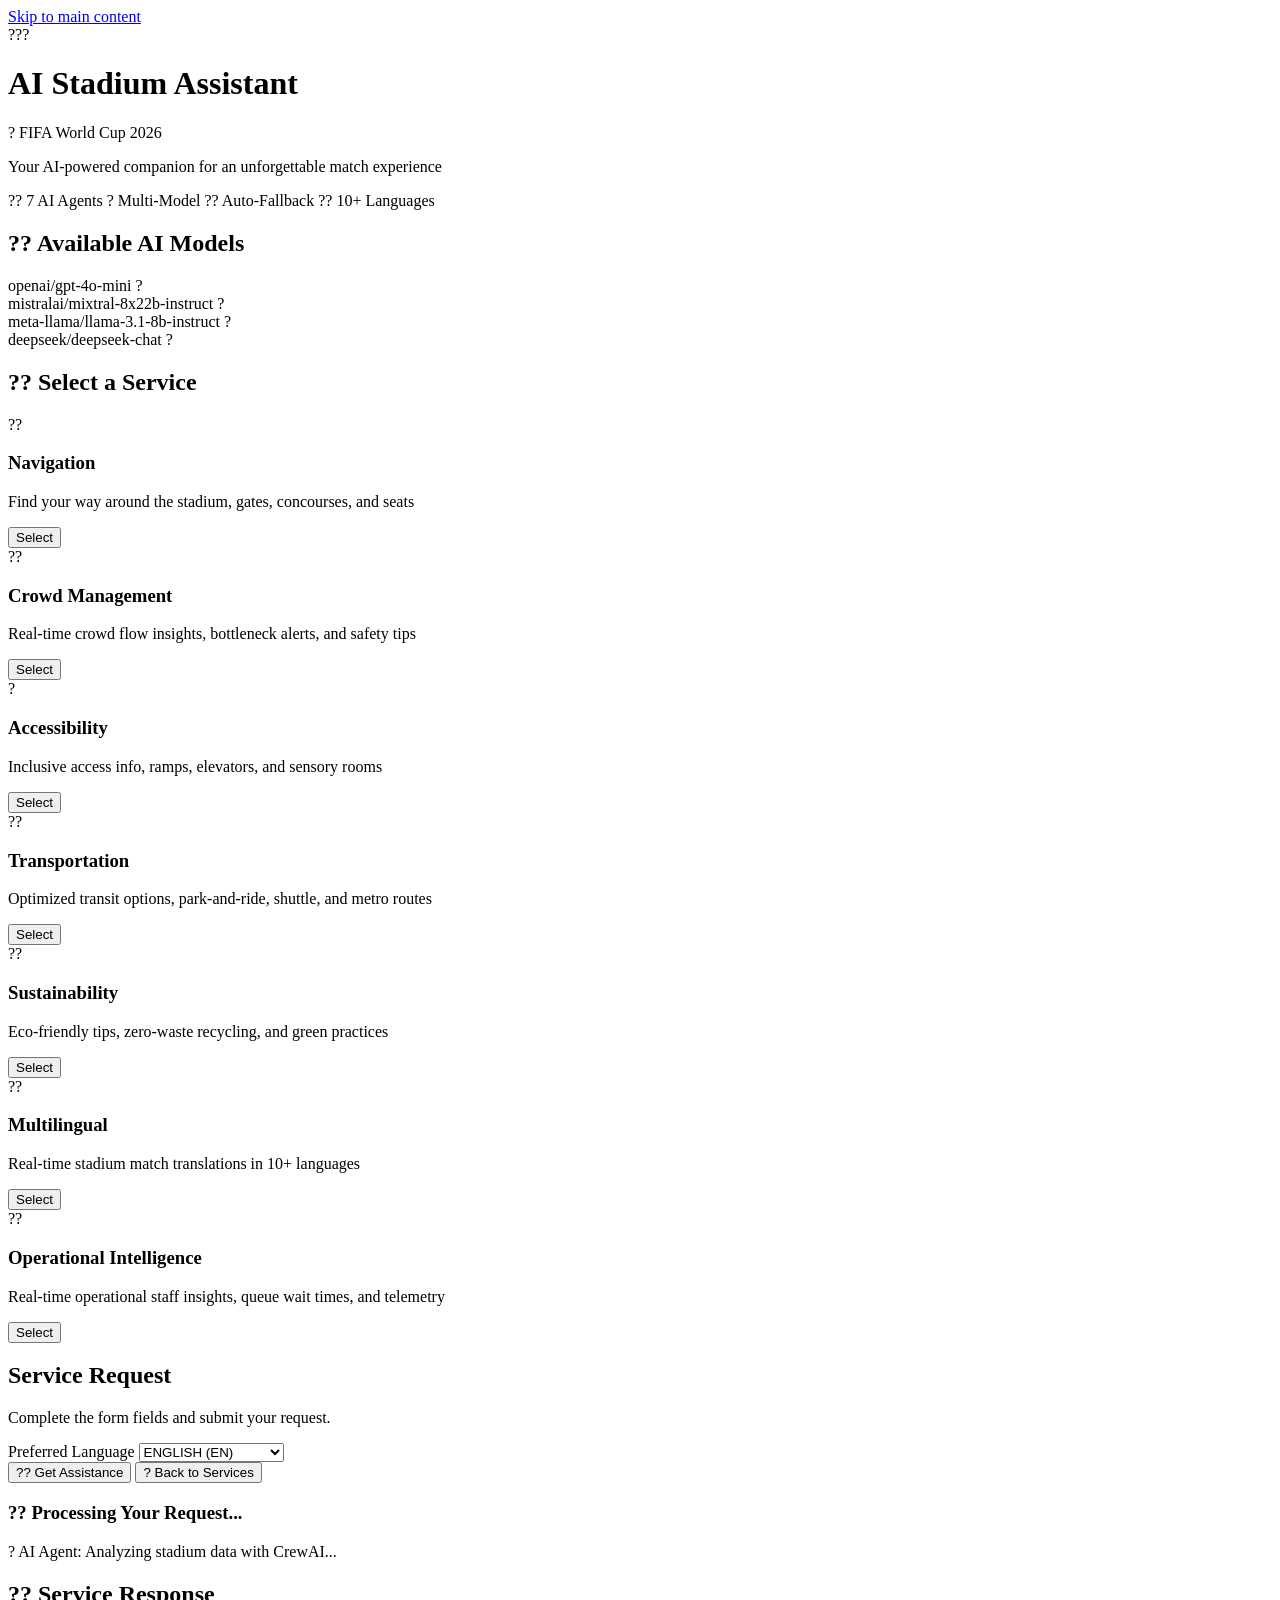
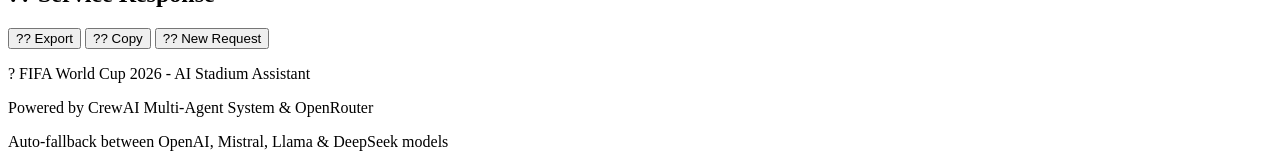
==== public/index.html @ de931817 "feat(deploy): add standalone public web bundle with index.html, redirects, and resilient client-side" ====
<!DOCTYPE html>
<html lang="en">
<head>
    <meta charset="UTF-8">
    <meta name="viewport" content="width=device-width, initial-scale=1.0">
    <title>??? FIFA World Cup 2026 - AI Stadium Assistant</title>
    <link rel="stylesheet" href="/css/style.css">
    <link href="https://fonts.googleapis.com/css2?family=Inter:wght@400;500;600;700;800;900&display=swap" rel="stylesheet">
</head>
<body>
    <a class="skip-link" href="#main-content">Skip to main content</a>
    <div class="container">
        <header>
            <div class="header-top">
                <div class="brand">
                    <span class="logo" aria-hidden="true">???</span>
                    <h1>AI Stadium Assistant</h1>
                </div>
                <div class="world-cup-badge">? FIFA World Cup 2026</div>
            </div>
            <p class="subtitle">Your AI-powered companion for an unforgettable match experience</p>
            <div class="badges" aria-label="Product highlights">
                <span class="badge">?? 7 AI Agents</span>
                <span class="badge">? Multi-Model</span>
                <span class="badge">?? Auto-Fallback</span>
                <span class="badge">?? 10+ Languages</span>
            </div>
        </header>

        <main id="main-content" tabindex="-1" role="main">
            <div id="modelStatus" class="model-status" aria-labelledby="modelStatusHeading">
                <h2 id="modelStatusHeading">?? Available AI Models</h2>
                <div id="modelList" class="model-grid" aria-live="polite">
                    <div class="model-item">openai/gpt-4o-mini ?</div>
                    <div class="model-item">mistralai/mixtral-8x22b-instruct ?</div>
                    <div class="model-item">meta-llama/llama-3.1-8b-instruct ?</div>
                    <div class="model-item">deepseek/deepseek-chat ?</div>
                </div>
            </div>

            <section class="service-section" aria-labelledby="serviceHeading">
                <h2 id="serviceHeading">?? Select a Service</h2>
                <div class="service-grid" id="serviceGrid" role="list" aria-label="Available AI services">
                    <div class="service-card" data-service="navigation" role="button" tabindex="0" aria-label="Select Navigation service">
                        <div class="service-icon" aria-hidden="true">??</div>
                        <h3>Navigation</h3>
                        <p>Find your way around the stadium, gates, concourses, and seats</p>
                        <button class="btn-service" type="button">Select</button>
                    </div>

                    <div class="service-card" data-service="crowd_management" role="button" tabindex="0" aria-label="Select Crowd Management service">
                        <div class="service-icon" aria-hidden="true">??</div>
                        <h3>Crowd Management</h3>
                        <p>Real-time crowd flow insights, bottleneck alerts, and safety tips</p>
                        <button class="btn-service" type="button">Select</button>
                    </div>

                    <div class="service-card" data-service="accessibility" role="button" tabindex="0" aria-label="Select Accessibility service">
                        <div class="service-icon" aria-hidden="true">?</div>
                        <h3>Accessibility</h3>
                        <p>Inclusive access info, ramps, elevators, and sensory rooms</p>
                        <button class="btn-service" type="button">Select</button>
                    </div>

                    <div class="service-card" data-service="transportation" role="button" tabindex="0" aria-label="Select Transportation service">
                        <div class="service-icon" aria-hidden="true">??</div>
                        <h3>Transportation</h3>
                        <p>Optimized transit options, park-and-ride, shuttle, and metro routes</p>
                        <button class="btn-service" type="button">Select</button>
                    </div>

                    <div class="service-card" data-service="sustainability" role="button" tabindex="0" aria-label="Select Sustainability service">
                        <div class="service-icon" aria-hidden="true">??</div>
                        <h3>Sustainability</h3>
                        <p>Eco-friendly tips, zero-waste recycling, and green practices</p>
                        <button class="btn-service" type="button">Select</button>
                    </div>

                    <div class="service-card" data-service="multilingual" role="button" tabindex="0" aria-label="Select Multilingual service">
                        <div class="service-icon" aria-hidden="true">??</div>
                        <h3>Multilingual</h3>
                        <p>Real-time stadium match translations in 10+ languages</p>
                        <button class="btn-service" type="button">Select</button>
                    </div>

                    <div class="service-card" data-service="operational" role="button" tabindex="0" aria-label="Select Operational Intelligence service">
                        <div class="service-icon" aria-hidden="true">??</div>
                        <h3>Operational Intelligence</h3>
                        <p>Real-time operational staff insights, queue wait times, and telemetry</p>
                        <button class="btn-service" type="button">Select</button>
                    </div>
                </div>
            </section>

            <section class="input-section hidden" id="inputSection" aria-labelledby="serviceTitle">
                <h2 id="serviceTitle">Service Request</h2>
                <p id="formInstructions" class="sr-only">Complete the form fields and submit your request.</p>
                <form id="serviceForm" novalidate aria-describedby="formInstructions">
                    <div id="serviceFields"></div>
                    <div class="form-group">
                        <label for="language">Preferred Language</label>
                        <select id="language" name="language" aria-label="Preferred language">
                            <option value="en">ENGLISH (EN)</option>
                            <option value="es">SPANISH (ES)</option>
                            <option value="fr">FRENCH (FR)</option>
                            <option value="de">GERMAN (DE)</option>
                            <option value="pt">PORTUGUESE (PT)</option>
                            <option value="ar">ARABIC (AR)</option>
                            <option value="hi">HINDI (HI)</option>
                            <option value="zh">CHINESE (ZH)</option>
                            <option value="ja">JAPANESE (JA)</option>
                            <option value="ko">KOREAN (KO)</option>
                        </select>
                    </div>
                    <div id="formStatus" class="sr-only" role="status" aria-live="polite"></div>
                    <button type="submit" class="btn-primary" id="submitBtn">
                        ?? Get Assistance
                    </button>
                    <button type="button" class="btn-secondary" id="backBtn">? Back to Services</button>
                </form>
            </section>

            <div id="processing" class="processing hidden" role="status" aria-live="polite">
                <div class="spinner" aria-hidden="true"></div>
                <h3>?? Processing Your Request...</h3>
                <div class="agent-status">
                    <span id="agentStatus">? AI Agent: Analyzing stadium data with CrewAI...</span>
                </div>
                <div id="progressLog" class="progress-log"></div>
            </div>

            <div id="results" class="results hidden" aria-live="polite">
                <div class="results-header">
                    <h2>?? Service Response</h2>
                    <div class="results-actions">
                        <button id="exportBtn" class="btn-secondary" type="button">?? Export</button>
                        <button id="copyBtn" class="btn-secondary" type="button">?? Copy</button>
                        <button id="newRequestBtn" class="btn-secondary" type="button">?? New Request</button>
                    </div>
                </div>
                <div id="responseContent" class="response-content" tabindex="0"></div>
            </div>
        </main>

        <footer>
            <p>? FIFA World Cup 2026 - AI Stadium Assistant</p>
            <p class="footer-sub">Powered by CrewAI Multi-Agent System & OpenRouter</p>
            <p class="footer-sub">Auto-fallback between OpenAI, Mistral, Llama & DeepSeek models</p>
        </footer>
    </div>

    <script src="/js/script.js"></script>
</body>
</html>
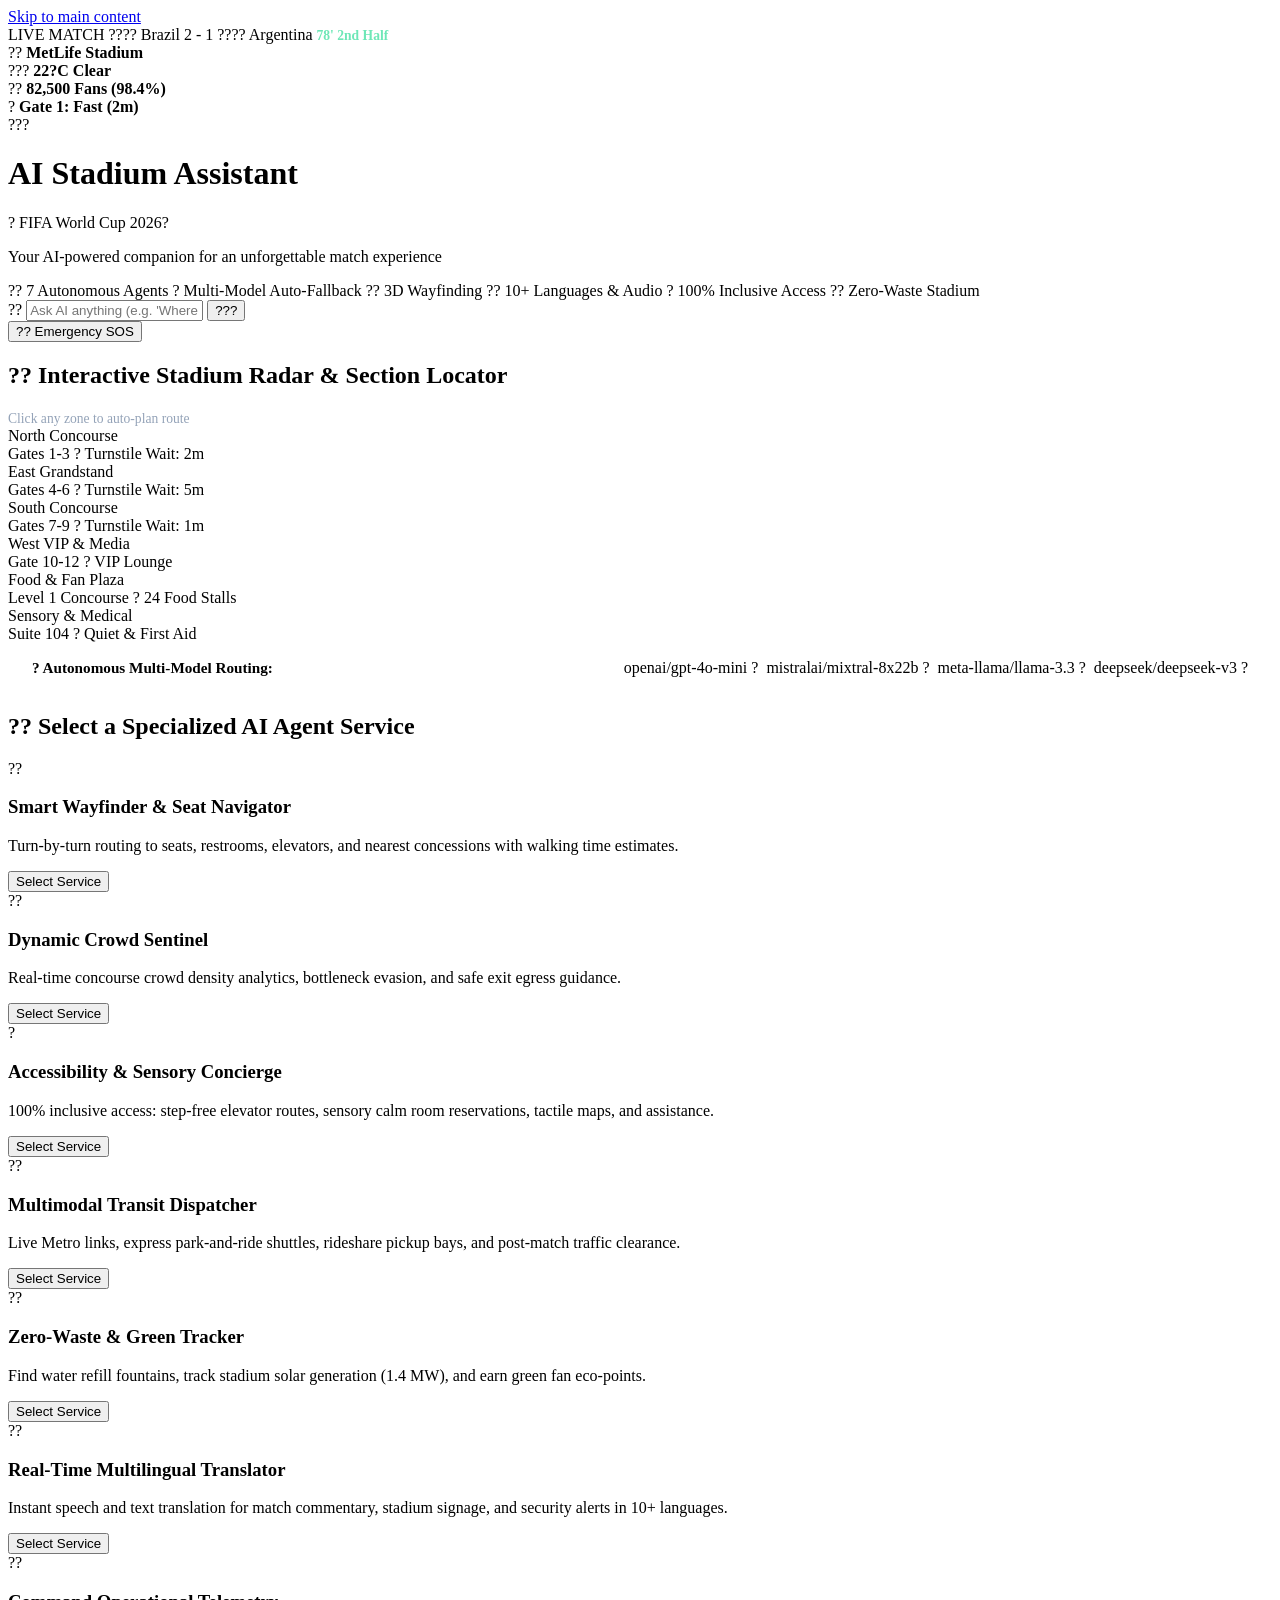
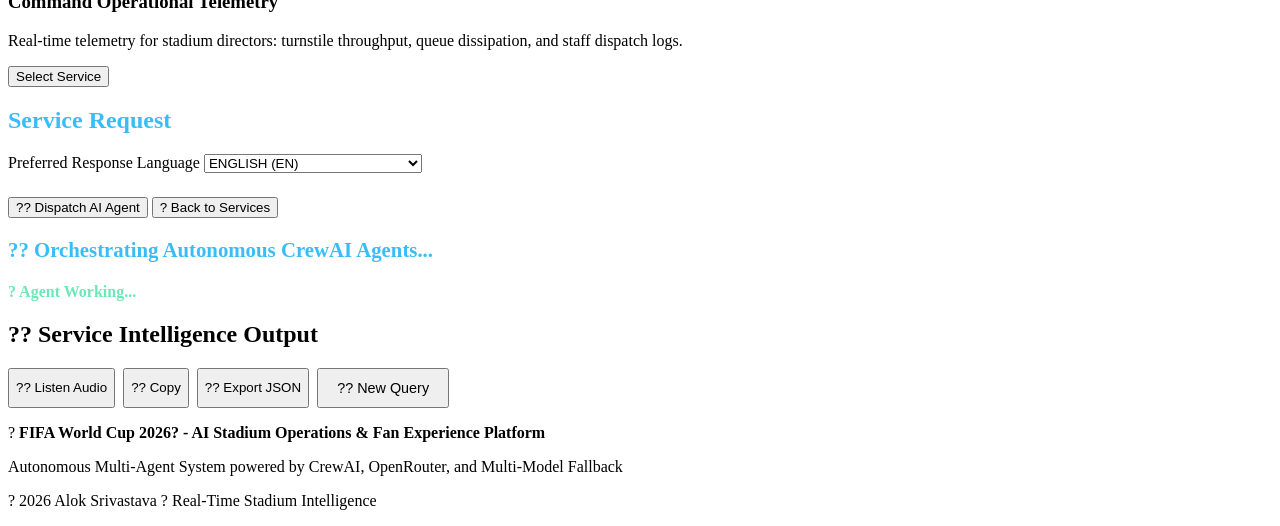
==== commit b9d64a5a: "feat(redesign): complete FIFA World Cup 2026 AI Stadium Assistant overhaul with Live Radar, Speech A" ====
--- a/public/index.html
+++ b/public/index.html
@@ -9,144 +9,253 @@
 </head>
 <body>
     <a class="skip-link" href="#main-content">Skip to main content</a>
-    <div class="container">
-        <header>
+    
+    <div class="app-wrapper">
+        
+        <!-- 1. LIVE MATCHDAY TICKER -->
+        <aside class="live-match-ticker" aria-label="Live stadium match status">
+            <div class="match-info">
+                <span class="live-pill">LIVE MATCH</span>
+                <span class="match-teams">???? Brazil <span class="match-score">2 - 1</span> ???? Argentina</span>
+                <span style="color: #6ee7b7; font-size: 0.85rem; font-weight: 600;">78' 2nd Half</span>
+            </div>
+            <div class="stadium-telemetry">
+                <div class="telemetry-item">?? <b>MetLife Stadium</b></div>
+                <div class="telemetry-item">??? <b>22?C Clear</b></div>
+                <div class="telemetry-item">?? <b>82,500 Fans (98.4%)</b></div>
+                <div class="telemetry-item">? <b>Gate 1: Fast (2m)</b></div>
+            </div>
+        </aside>
+
+        <!-- 2. HERO HEADER -->
+        <header class="hero-header">
             <div class="header-top">
-                <div class="brand">
-                    <span class="logo" aria-hidden="true">???</span>
-                    <h1>AI Stadium Assistant</h1>
-                </div>
-                <div class="world-cup-badge">? FIFA World Cup 2026</div>
+                <div class="brand-wrapper">
+                    <span class="stadium-icon-glow" aria-hidden="true">???</span>
+                    <div class="header-title-group">
+                        <h1>AI Stadium Assistant</h1>
+                    </div>
+                </div>
+                <div class="world-cup-badge">? FIFA World Cup 2026?</div>
             </div>
             <p class="subtitle">Your AI-powered companion for an unforgettable match experience</p>
-            <div class="badges" aria-label="Product highlights">
-                <span class="badge">?? 7 AI Agents</span>
-                <span class="badge">? Multi-Model</span>
-                <span class="badge">?? Auto-Fallback</span>
-                <span class="badge">?? 10+ Languages</span>
+            <div class="feature-badges-row" aria-label="Key platform features">
+                <span class="chip-badge">?? 7 Autonomous Agents</span>
+                <span class="chip-badge">? Multi-Model Auto-Fallback</span>
+                <span class="chip-badge">?? 3D Wayfinding</span>
+                <span class="chip-badge">?? 10+ Languages & Audio</span>
+                <span class="chip-badge">? 100% Inclusive Access</span>
+                <span class="chip-badge">?? Zero-Waste Stadium</span>
             </div>
         </header>
 
+        <!-- 3. QUICK ACTION & SEARCH BAR -->
+        <section class="quick-action-bar" aria-label="Quick stadium tools">
+            <div class="quick-search-box">
+                <span aria-hidden="true">??</span>
+                <input type="text" id="quickSearchInput" placeholder="Ask AI anything (e.g. 'Where is Section 118?', 'Find quiet sensory pod')..." aria-label="Quick stadium query">
+                <button type="button" id="voiceMicBtn" class="voice-mic-btn" title="Voice Input (Speech Recognition)" aria-label="Voice microphone input">???</button>
+            </div>
+            <div class="action-buttons-group">
+                <button type="button" id="sosEmergencyBtn" class="sos-btn" aria-label="Emergency SOS Medical/Security">?? Emergency SOS</button>
+            </div>
+        </section>
+
+        <!-- 4. INTERACTIVE STADIUM ZONE RADAR -->
+        <section class="stadium-radar-section" aria-labelledby="radarHeading">
+            <div class="section-header-row">
+                <h2 id="radarHeading">?? Interactive Stadium Radar & Section Locator</h2>
+                <span style="font-size: 0.85rem; color: #94a3b8;">Click any zone to auto-plan route</span>
+            </div>
+            <div class="stadium-zones-grid">
+                <div class="zone-radar-card" data-zone="North Concourse (Gate 1-3)" role="button" tabindex="0">
+                    <div class="zone-top">
+                        <span class="zone-name">North Concourse</span>
+                        <span class="density-dot low" title="Low wait time"></span>
+                    </div>
+                    <span class="zone-stats">Gates 1-3 ? Turnstile Wait: 2m</span>
+                </div>
+
+                <div class="zone-radar-card" data-zone="East Grandstand (Gate 4-6)" role="button" tabindex="0">
+                    <div class="zone-top">
+                        <span class="zone-name">East Grandstand</span>
+                        <span class="density-dot moderate" title="Moderate wait time"></span>
+                    </div>
+                    <span class="zone-stats">Gates 4-6 ? Turnstile Wait: 5m</span>
+                </div>
+
+                <div class="zone-radar-card" data-zone="South Concourse (Gate 7-9)" role="button" tabindex="0">
+                    <div class="zone-top">
+                        <span class="zone-name">South Concourse</span>
+                        <span class="density-dot low" title="Low wait time"></span>
+                    </div>
+                    <span class="zone-stats">Gates 7-9 ? Turnstile Wait: 1m</span>
+                </div>
+
+                <div class="zone-radar-card" data-zone="West VIP & Media (Gate 10-12)" role="button" tabindex="0">
+                    <div class="zone-top">
+                        <span class="zone-name">West VIP & Media</span>
+                        <span class="density-dot low" title="VIP Entrance Fast"></span>
+                    </div>
+                    <span class="zone-stats">Gate 10-12 ? VIP Lounge</span>
+                </div>
+
+                <div class="zone-radar-card" data-zone="Central Food & Fan Plaza" role="button" tabindex="0">
+                    <div class="zone-top">
+                        <span class="zone-name">Food & Fan Plaza</span>
+                        <span class="density-dot high" title="Busy concessions"></span>
+                    </div>
+                    <span class="zone-stats">Level 1 Concourse ? 24 Food Stalls</span>
+                </div>
+
+                <div class="zone-radar-card" data-zone="Medical & Sensory Pod Zone" role="button" tabindex="0">
+                    <div class="zone-top">
+                        <span class="zone-name">Sensory & Medical</span>
+                        <span class="density-dot low" title="Always available"></span>
+                    </div>
+                    <span class="zone-stats">Suite 104 ? Quiet & First Aid</span>
+                </div>
+            </div>
+        </section>
+
+        <!-- 5. MAIN CONTENT -->
         <main id="main-content" tabindex="-1" role="main">
-            <div id="modelStatus" class="model-status" aria-labelledby="modelStatusHeading">
-                <h2 id="modelStatusHeading">?? Available AI Models</h2>
-                <div id="modelList" class="model-grid" aria-live="polite">
-                    <div class="model-item">openai/gpt-4o-mini ?</div>
-                    <div class="model-item">mistralai/mixtral-8x22b-instruct ?</div>
-                    <div class="model-item">meta-llama/llama-3.1-8b-instruct ?</div>
-                    <div class="model-item">deepseek/deepseek-chat ?</div>
-                </div>
-            </div>
-
+            
+            <!-- MODEL STATUS BAR -->
+            <div id="modelStatus" class="stadium-radar-section" style="padding: 16px 24px; margin-bottom: 20px;">
+                <div style="display: flex; justify-content: space-between; align-items: center; flex-wrap: wrap; gap: 10px;">
+                    <div style="display: flex; align-items: center; gap: 8px; font-weight: 700; font-size: 0.95rem;">
+                        <span>? Autonomous Multi-Model Routing:</span>
+                    </div>
+                    <div id="modelList" style="display: flex; flex-wrap: wrap; gap: 8px;">
+                        <span class="chip-badge" style="border-color: #10b981;">openai/gpt-4o-mini ?</span>
+                        <span class="chip-badge" style="border-color: #10b981;">mistralai/mixtral-8x22b ?</span>
+                        <span class="chip-badge" style="border-color: #10b981;">meta-llama/llama-3.3 ?</span>
+                        <span class="chip-badge" style="border-color: #10b981;">deepseek/deepseek-v3 ?</span>
+                    </div>
+                </div>
+            </div>
+
+            <!-- 7 SPECIALIZED AI AGENTS -->
             <section class="service-section" aria-labelledby="serviceHeading">
-                <h2 id="serviceHeading">?? Select a Service</h2>
+                <h2 id="serviceHeading">?? Select a Specialized AI Agent Service</h2>
                 <div class="service-grid" id="serviceGrid" role="list" aria-label="Available AI services">
+                    
                     <div class="service-card" data-service="navigation" role="button" tabindex="0" aria-label="Select Navigation service">
-                        <div class="service-icon" aria-hidden="true">??</div>
-                        <h3>Navigation</h3>
-                        <p>Find your way around the stadium, gates, concourses, and seats</p>
-                        <button class="btn-service" type="button">Select</button>
+                        <div class="service-icon-box">??</div>
+                        <h3>Smart Wayfinder & Seat Navigator</h3>
+                        <p>Turn-by-turn routing to seats, restrooms, elevators, and nearest concessions with walking time estimates.</p>
+                        <button class="btn-select-service" type="button">Select Service</button>
                     </div>
 
                     <div class="service-card" data-service="crowd_management" role="button" tabindex="0" aria-label="Select Crowd Management service">
-                        <div class="service-icon" aria-hidden="true">??</div>
-                        <h3>Crowd Management</h3>
-                        <p>Real-time crowd flow insights, bottleneck alerts, and safety tips</p>
-                        <button class="btn-service" type="button">Select</button>
+                        <div class="service-icon-box">??</div>
+                        <h3>Dynamic Crowd Sentinel</h3>
+                        <p>Real-time concourse crowd density analytics, bottleneck evasion, and safe exit egress guidance.</p>
+                        <button class="btn-select-service" type="button">Select Service</button>
                     </div>
 
                     <div class="service-card" data-service="accessibility" role="button" tabindex="0" aria-label="Select Accessibility service">
-                        <div class="service-icon" aria-hidden="true">?</div>
-                        <h3>Accessibility</h3>
-                        <p>Inclusive access info, ramps, elevators, and sensory rooms</p>
-                        <button class="btn-service" type="button">Select</button>
+                        <div class="service-icon-box">?</div>
+                        <h3>Accessibility & Sensory Concierge</h3>
+                        <p>100% inclusive access: step-free elevator routes, sensory calm room reservations, tactile maps, and assistance.</p>
+                        <button class="btn-select-service" type="button">Select Service</button>
                     </div>
 
                     <div class="service-card" data-service="transportation" role="button" tabindex="0" aria-label="Select Transportation service">
-                        <div class="service-icon" aria-hidden="true">??</div>
-                        <h3>Transportation</h3>
-                        <p>Optimized transit options, park-and-ride, shuttle, and metro routes</p>
-                        <button class="btn-service" type="button">Select</button>
+                        <div class="service-icon-box">??</div>
+                        <h3>Multimodal Transit Dispatcher</h3>
+                        <p>Live Metro links, express park-and-ride shuttles, rideshare pickup bays, and post-match traffic clearance.</p>
+                        <button class="btn-select-service" type="button">Select Service</button>
                     </div>
 
                     <div class="service-card" data-service="sustainability" role="button" tabindex="0" aria-label="Select Sustainability service">
-                        <div class="service-icon" aria-hidden="true">??</div>
-                        <h3>Sustainability</h3>
-                        <p>Eco-friendly tips, zero-waste recycling, and green practices</p>
-                        <button class="btn-service" type="button">Select</button>
+                        <div class="service-icon-box">??</div>
+                        <h3>Zero-Waste & Green Tracker</h3>
+                        <p>Find water refill fountains, track stadium solar generation (1.4 MW), and earn green fan eco-points.</p>
+                        <button class="btn-select-service" type="button">Select Service</button>
                     </div>
 
                     <div class="service-card" data-service="multilingual" role="button" tabindex="0" aria-label="Select Multilingual service">
-                        <div class="service-icon" aria-hidden="true">??</div>
-                        <h3>Multilingual</h3>
-                        <p>Real-time stadium match translations in 10+ languages</p>
-                        <button class="btn-service" type="button">Select</button>
+                        <div class="service-icon-box">??</div>
+                        <h3>Real-Time Multilingual Translator</h3>
+                        <p>Instant speech and text translation for match commentary, stadium signage, and security alerts in 10+ languages.</p>
+                        <button class="btn-select-service" type="button">Select Service</button>
                     </div>
 
                     <div class="service-card" data-service="operational" role="button" tabindex="0" aria-label="Select Operational Intelligence service">
-                        <div class="service-icon" aria-hidden="true">??</div>
-                        <h3>Operational Intelligence</h3>
-                        <p>Real-time operational staff insights, queue wait times, and telemetry</p>
-                        <button class="btn-service" type="button">Select</button>
-                    </div>
+                        <div class="service-icon-box">??</div>
+                        <h3>Command Operational Telemetry</h3>
+                        <p>Real-time telemetry for stadium directors: turnstile throughput, queue dissipation, and staff dispatch logs.</p>
+                        <button class="btn-select-service" type="button">Select Service</button>
+                    </div>
+
                 </div>
             </section>
 
+            <!-- INPUT SECTION -->
             <section class="input-section hidden" id="inputSection" aria-labelledby="serviceTitle">
-                <h2 id="serviceTitle">Service Request</h2>
-                <p id="formInstructions" class="sr-only">Complete the form fields and submit your request.</p>
-                <form id="serviceForm" novalidate aria-describedby="formInstructions">
+                <h2 id="serviceTitle" style="color: #38bdf8; margin-bottom: 20px;">Service Request</h2>
+                <form id="serviceForm" novalidate>
                     <div id="serviceFields"></div>
                     <div class="form-group">
-                        <label for="language">Preferred Language</label>
+                        <label for="language">Preferred Response Language</label>
                         <select id="language" name="language" aria-label="Preferred language">
                             <option value="en">ENGLISH (EN)</option>
-                            <option value="es">SPANISH (ES)</option>
-                            <option value="fr">FRENCH (FR)</option>
-                            <option value="de">GERMAN (DE)</option>
-                            <option value="pt">PORTUGUESE (PT)</option>
-                            <option value="ar">ARABIC (AR)</option>
-                            <option value="hi">HINDI (HI)</option>
-                            <option value="zh">CHINESE (ZH)</option>
-                            <option value="ja">JAPANESE (JA)</option>
-                            <option value="ko">KOREAN (KO)</option>
+                            <option value="es">SPANISH (ES) - Espa?ol</option>
+                            <option value="fr">FRENCH (FR) - Fran?ais</option>
+                            <option value="de">GERMAN (DE) - Deutsch</option>
+                            <option value="pt">PORTUGUESE (PT) - Portugu?s</option>
+                            <option value="ar">ARABIC (AR) - ???????</option>
+                            <option value="hi">HINDI (HI) - ??????</option>
+                            <option value="zh">CHINESE (ZH) - ??</option>
+                            <option value="ja">JAPANESE (JA) - ???</option>
+                            <option value="ko">KOREAN (KO) - ???</option>
                         </select>
                     </div>
                     <div id="formStatus" class="sr-only" role="status" aria-live="polite"></div>
-                    <button type="submit" class="btn-primary" id="submitBtn">
-                        ?? Get Assistance
-                    </button>
-                    <button type="button" class="btn-secondary" id="backBtn">? Back to Services</button>
+                    <div style="margin-top: 24px;">
+                        <button type="submit" class="btn-primary" id="submitBtn">
+                            ?? Dispatch AI Agent
+                        </button>
+                        <button type="button" class="btn-secondary" id="backBtn">? Back to Services</button>
+                    </div>
                 </form>
             </section>
 
+            <!-- PROCESSING ANIMATION & REAL-TIME LOG -->
             <div id="processing" class="processing hidden" role="status" aria-live="polite">
                 <div class="spinner" aria-hidden="true"></div>
-                <h3>?? Processing Your Request...</h3>
-                <div class="agent-status">
-                    <span id="agentStatus">? AI Agent: Analyzing stadium data with CrewAI...</span>
+                <h3 style="color: #38bdf8; font-size: 1.3rem;">?? Orchestrating Autonomous CrewAI Agents...</h3>
+                <div class="agent-status" style="margin: 12px 0;">
+                    <span id="agentStatus" style="color: #6ee7b7; font-weight: 700;">? Agent Working...</span>
                 </div>
                 <div id="progressLog" class="progress-log"></div>
             </div>
 
+            <!-- RESULTS -->
             <div id="results" class="results hidden" aria-live="polite">
                 <div class="results-header">
-                    <h2>?? Service Response</h2>
-                    <div class="results-actions">
-                        <button id="exportBtn" class="btn-secondary" type="button">?? Export</button>
-                        <button id="copyBtn" class="btn-secondary" type="button">?? Copy</button>
-                        <button id="newRequestBtn" class="btn-secondary" type="button">?? New Request</button>
+                    <h2>?? Service Intelligence Output</h2>
+                    <div class="results-actions" style="display: flex; gap: 8px;">
+                        <button id="speakResponseBtn" class="btn-secondary" type="button" style="margin-left: 0;">?? Listen Audio</button>
+                        <button id="copyBtn" class="btn-secondary" type="button" style="margin-left: 0;">?? Copy</button>
+                        <button id="exportBtn" class="btn-secondary" type="button" style="margin-left: 0;">?? Export JSON</button>
+                        <button id="newRequestBtn" class="btn-primary" type="button" style="padding: 10px 18px; font-size: 0.9rem;">?? New Query</button>
                     </div>
                 </div>
                 <div id="responseContent" class="response-content" tabindex="0"></div>
             </div>
+
         </main>
 
+        <!-- FOOTER -->
         <footer>
-            <p>? FIFA World Cup 2026 - AI Stadium Assistant</p>
-            <p class="footer-sub">Powered by CrewAI Multi-Agent System & OpenRouter</p>
-            <p class="footer-sub">Auto-fallback between OpenAI, Mistral, Llama & DeepSeek models</p>
+            <p>? <b>FIFA World Cup 2026? - AI Stadium Operations & Fan Experience Platform</b></p>
+            <p class="footer-sub">Autonomous Multi-Agent System powered by CrewAI, OpenRouter, and Multi-Model Fallback</p>
+            <p class="footer-sub">? 2026 Alok Srivastava ? Real-Time Stadium Intelligence</p>
         </footer>
+
     </div>
 
     <script src="/js/script.js"></script>
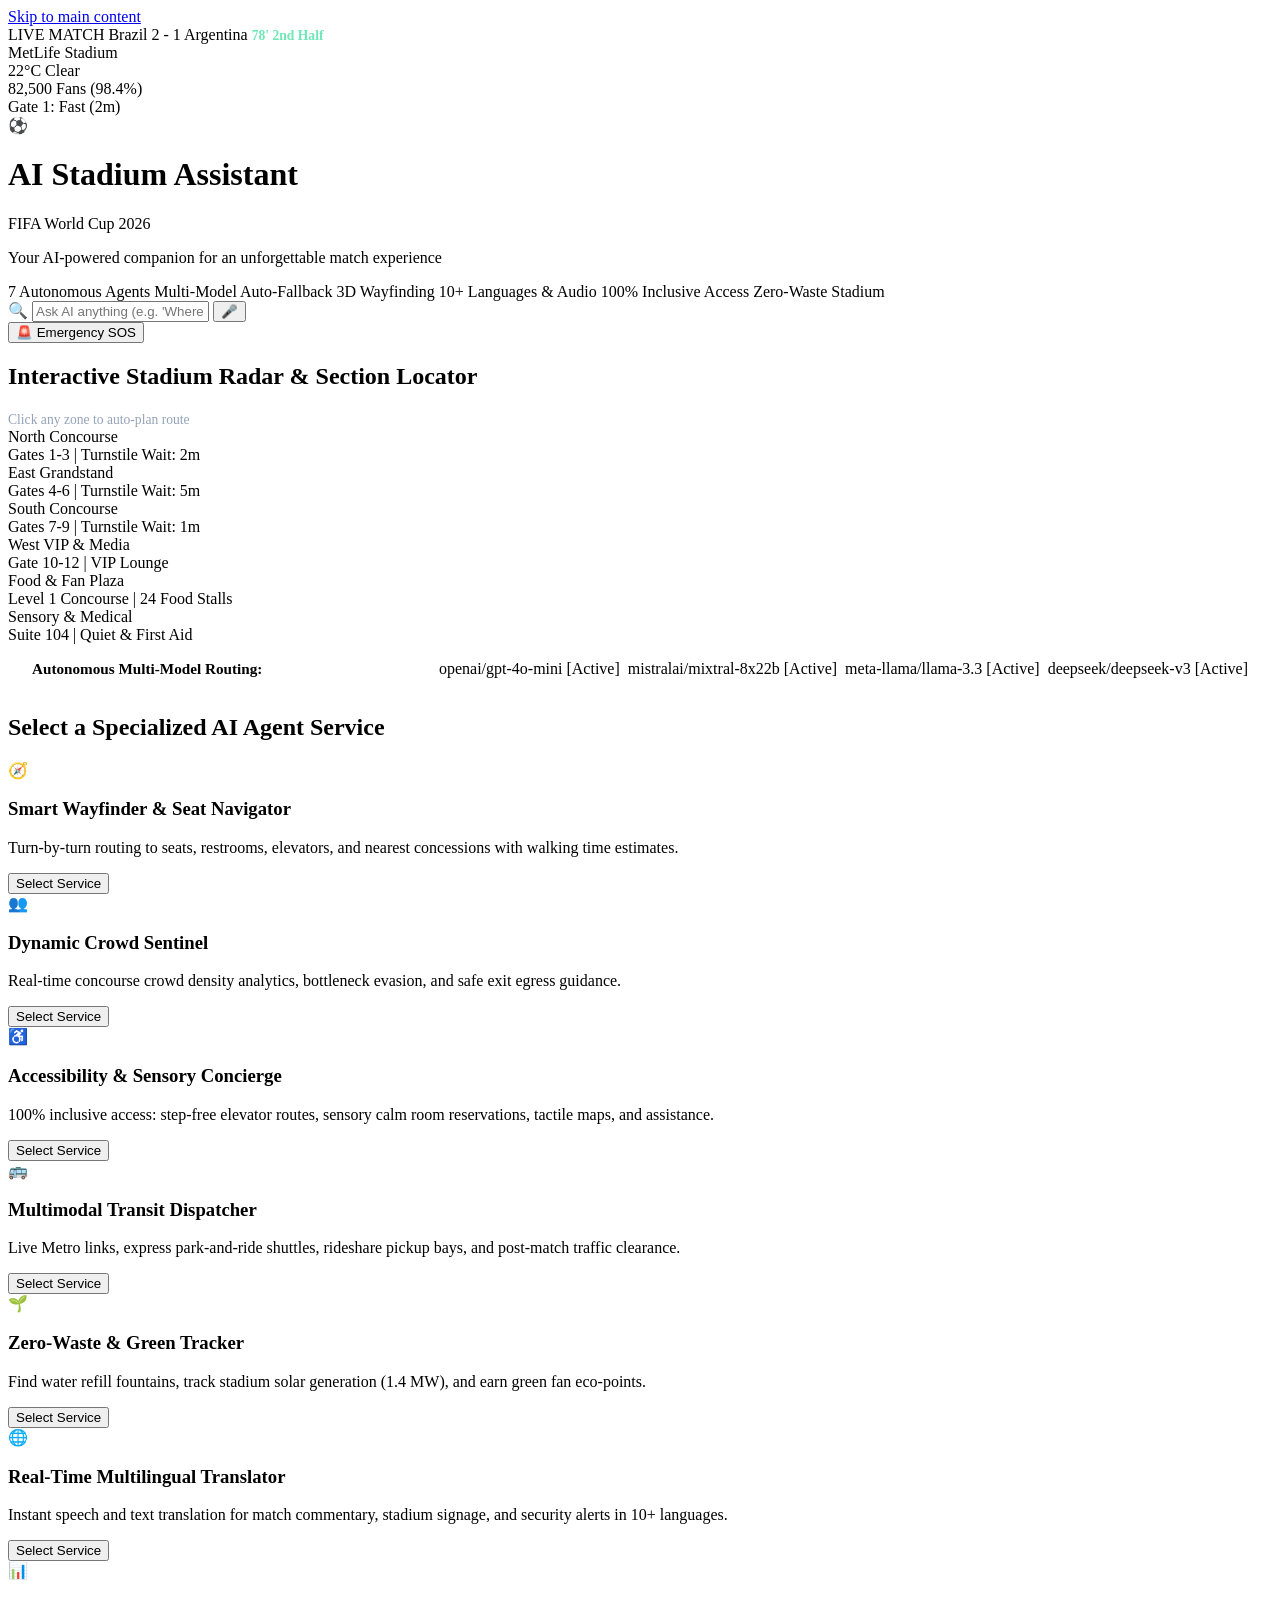
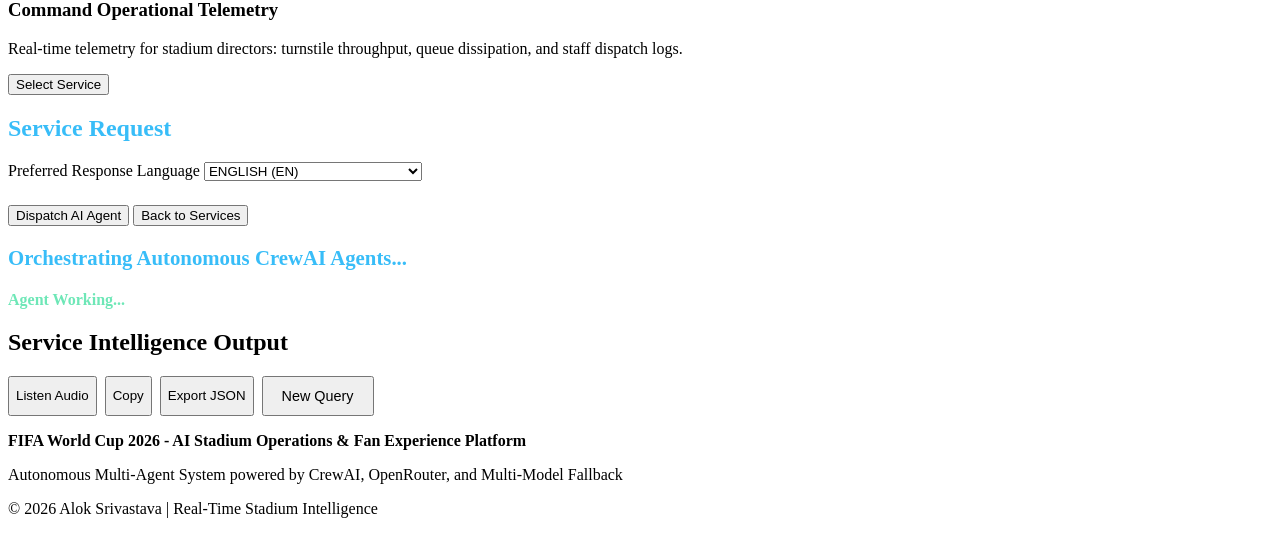
==== commit bb16a453: "clean(ui): remove all corrupted question mark characters and clean all text labels and placeholders" ====
--- a/public/index.html
+++ b/public/index.html
@@ -3,7 +3,7 @@
 <head>
     <meta charset="UTF-8">
     <meta name="viewport" content="width=device-width, initial-scale=1.0">
-    <title>??? FIFA World Cup 2026 - AI Stadium Assistant</title>
+    <title>FIFA World Cup 2026 - AI Stadium Assistant</title>
     <link rel="stylesheet" href="/css/style.css">
     <link href="https://fonts.googleapis.com/css2?family=Inter:wght@400;500;600;700;800;900&display=swap" rel="stylesheet">
 </head>
@@ -16,14 +16,14 @@
         <aside class="live-match-ticker" aria-label="Live stadium match status">
             <div class="match-info">
                 <span class="live-pill">LIVE MATCH</span>
-                <span class="match-teams">???? Brazil <span class="match-score">2 - 1</span> ???? Argentina</span>
+                <span class="match-teams">Brazil <span class="match-score">2 - 1</span> Argentina</span>
                 <span style="color: #6ee7b7; font-size: 0.85rem; font-weight: 600;">78' 2nd Half</span>
             </div>
             <div class="stadium-telemetry">
-                <div class="telemetry-item">?? <b>MetLife Stadium</b></div>
-                <div class="telemetry-item">??? <b>22?C Clear</b></div>
-                <div class="telemetry-item">?? <b>82,500 Fans (98.4%)</b></div>
-                <div class="telemetry-item">? <b>Gate 1: Fast (2m)</b></div>
+                <div class="telemetry-item">MetLife Stadium</div>
+                <div class="telemetry-item">22°C Clear</div>
+                <div class="telemetry-item">82,500 Fans (98.4%)</div>
+                <div class="telemetry-item">Gate 1: Fast (2m)</div>
             </div>
         </aside>
 
@@ -31,40 +31,40 @@
         <header class="hero-header">
             <div class="header-top">
                 <div class="brand-wrapper">
-                    <span class="stadium-icon-glow" aria-hidden="true">???</span>
+                    <span class="stadium-icon-glow" aria-hidden="true">&#9917;</span>
                     <div class="header-title-group">
                         <h1>AI Stadium Assistant</h1>
                     </div>
                 </div>
-                <div class="world-cup-badge">? FIFA World Cup 2026?</div>
+                <div class="world-cup-badge">FIFA World Cup 2026</div>
             </div>
             <p class="subtitle">Your AI-powered companion for an unforgettable match experience</p>
             <div class="feature-badges-row" aria-label="Key platform features">
-                <span class="chip-badge">?? 7 Autonomous Agents</span>
-                <span class="chip-badge">? Multi-Model Auto-Fallback</span>
-                <span class="chip-badge">?? 3D Wayfinding</span>
-                <span class="chip-badge">?? 10+ Languages & Audio</span>
-                <span class="chip-badge">? 100% Inclusive Access</span>
-                <span class="chip-badge">?? Zero-Waste Stadium</span>
+                <span class="chip-badge">7 Autonomous Agents</span>
+                <span class="chip-badge">Multi-Model Auto-Fallback</span>
+                <span class="chip-badge">3D Wayfinding</span>
+                <span class="chip-badge">10+ Languages & Audio</span>
+                <span class="chip-badge">100% Inclusive Access</span>
+                <span class="chip-badge">Zero-Waste Stadium</span>
             </div>
         </header>
 
         <!-- 3. QUICK ACTION & SEARCH BAR -->
         <section class="quick-action-bar" aria-label="Quick stadium tools">
             <div class="quick-search-box">
-                <span aria-hidden="true">??</span>
-                <input type="text" id="quickSearchInput" placeholder="Ask AI anything (e.g. 'Where is Section 118?', 'Find quiet sensory pod')..." aria-label="Quick stadium query">
-                <button type="button" id="voiceMicBtn" class="voice-mic-btn" title="Voice Input (Speech Recognition)" aria-label="Voice microphone input">???</button>
+                <span aria-hidden="true">&#128269;</span>
+                <input type="text" id="quickSearchInput" placeholder="Ask AI anything (e.g. 'Where is Section 118', 'Find quiet sensory pod')..." aria-label="Quick stadium query">
+                <button type="button" id="voiceMicBtn" class="voice-mic-btn" title="Voice Input (Speech Recognition)" aria-label="Voice microphone input">&#127908;</button>
             </div>
             <div class="action-buttons-group">
-                <button type="button" id="sosEmergencyBtn" class="sos-btn" aria-label="Emergency SOS Medical/Security">?? Emergency SOS</button>
+                <button type="button" id="sosEmergencyBtn" class="sos-btn" aria-label="Emergency SOS Medical/Security">&#128680; Emergency SOS</button>
             </div>
         </section>
 
         <!-- 4. INTERACTIVE STADIUM ZONE RADAR -->
         <section class="stadium-radar-section" aria-labelledby="radarHeading">
             <div class="section-header-row">
-                <h2 id="radarHeading">?? Interactive Stadium Radar & Section Locator</h2>
+                <h2 id="radarHeading">Interactive Stadium Radar & Section Locator</h2>
                 <span style="font-size: 0.85rem; color: #94a3b8;">Click any zone to auto-plan route</span>
             </div>
             <div class="stadium-zones-grid">
@@ -73,7 +73,7 @@
                         <span class="zone-name">North Concourse</span>
                         <span class="density-dot low" title="Low wait time"></span>
                     </div>
-                    <span class="zone-stats">Gates 1-3 ? Turnstile Wait: 2m</span>
+                    <span class="zone-stats">Gates 1-3 | Turnstile Wait: 2m</span>
                 </div>
 
                 <div class="zone-radar-card" data-zone="East Grandstand (Gate 4-6)" role="button" tabindex="0">
@@ -81,7 +81,7 @@
                         <span class="zone-name">East Grandstand</span>
                         <span class="density-dot moderate" title="Moderate wait time"></span>
                     </div>
-                    <span class="zone-stats">Gates 4-6 ? Turnstile Wait: 5m</span>
+                    <span class="zone-stats">Gates 4-6 | Turnstile Wait: 5m</span>
                 </div>
 
                 <div class="zone-radar-card" data-zone="South Concourse (Gate 7-9)" role="button" tabindex="0">
@@ -89,7 +89,7 @@
                         <span class="zone-name">South Concourse</span>
                         <span class="density-dot low" title="Low wait time"></span>
                     </div>
-                    <span class="zone-stats">Gates 7-9 ? Turnstile Wait: 1m</span>
+                    <span class="zone-stats">Gates 7-9 | Turnstile Wait: 1m</span>
                 </div>
 
                 <div class="zone-radar-card" data-zone="West VIP & Media (Gate 10-12)" role="button" tabindex="0">
@@ -97,7 +97,7 @@
                         <span class="zone-name">West VIP & Media</span>
                         <span class="density-dot low" title="VIP Entrance Fast"></span>
                     </div>
-                    <span class="zone-stats">Gate 10-12 ? VIP Lounge</span>
+                    <span class="zone-stats">Gate 10-12 | VIP Lounge</span>
                 </div>
 
                 <div class="zone-radar-card" data-zone="Central Food & Fan Plaza" role="button" tabindex="0">
@@ -105,7 +105,7 @@
                         <span class="zone-name">Food & Fan Plaza</span>
                         <span class="density-dot high" title="Busy concessions"></span>
                     </div>
-                    <span class="zone-stats">Level 1 Concourse ? 24 Food Stalls</span>
+                    <span class="zone-stats">Level 1 Concourse | 24 Food Stalls</span>
                 </div>
 
                 <div class="zone-radar-card" data-zone="Medical & Sensory Pod Zone" role="button" tabindex="0">
@@ -113,7 +113,7 @@
                         <span class="zone-name">Sensory & Medical</span>
                         <span class="density-dot low" title="Always available"></span>
                     </div>
-                    <span class="zone-stats">Suite 104 ? Quiet & First Aid</span>
+                    <span class="zone-stats">Suite 104 | Quiet & First Aid</span>
                 </div>
             </div>
         </section>
@@ -125,66 +125,66 @@
             <div id="modelStatus" class="stadium-radar-section" style="padding: 16px 24px; margin-bottom: 20px;">
                 <div style="display: flex; justify-content: space-between; align-items: center; flex-wrap: wrap; gap: 10px;">
                     <div style="display: flex; align-items: center; gap: 8px; font-weight: 700; font-size: 0.95rem;">
-                        <span>? Autonomous Multi-Model Routing:</span>
+                        <span>Autonomous Multi-Model Routing:</span>
                     </div>
                     <div id="modelList" style="display: flex; flex-wrap: wrap; gap: 8px;">
-                        <span class="chip-badge" style="border-color: #10b981;">openai/gpt-4o-mini ?</span>
-                        <span class="chip-badge" style="border-color: #10b981;">mistralai/mixtral-8x22b ?</span>
-                        <span class="chip-badge" style="border-color: #10b981;">meta-llama/llama-3.3 ?</span>
-                        <span class="chip-badge" style="border-color: #10b981;">deepseek/deepseek-v3 ?</span>
+                        <span class="chip-badge" style="border-color: #10b981;">openai/gpt-4o-mini [Active]</span>
+                        <span class="chip-badge" style="border-color: #10b981;">mistralai/mixtral-8x22b [Active]</span>
+                        <span class="chip-badge" style="border-color: #10b981;">meta-llama/llama-3.3 [Active]</span>
+                        <span class="chip-badge" style="border-color: #10b981;">deepseek/deepseek-v3 [Active]</span>
                     </div>
                 </div>
             </div>
 
             <!-- 7 SPECIALIZED AI AGENTS -->
             <section class="service-section" aria-labelledby="serviceHeading">
-                <h2 id="serviceHeading">?? Select a Specialized AI Agent Service</h2>
+                <h2 id="serviceHeading">Select a Specialized AI Agent Service</h2>
                 <div class="service-grid" id="serviceGrid" role="list" aria-label="Available AI services">
                     
                     <div class="service-card" data-service="navigation" role="button" tabindex="0" aria-label="Select Navigation service">
-                        <div class="service-icon-box">??</div>
+                        <div class="service-icon-box">&#129517;</div>
                         <h3>Smart Wayfinder & Seat Navigator</h3>
                         <p>Turn-by-turn routing to seats, restrooms, elevators, and nearest concessions with walking time estimates.</p>
                         <button class="btn-select-service" type="button">Select Service</button>
                     </div>
 
                     <div class="service-card" data-service="crowd_management" role="button" tabindex="0" aria-label="Select Crowd Management service">
-                        <div class="service-icon-box">??</div>
+                        <div class="service-icon-box">&#128101;</div>
                         <h3>Dynamic Crowd Sentinel</h3>
                         <p>Real-time concourse crowd density analytics, bottleneck evasion, and safe exit egress guidance.</p>
                         <button class="btn-select-service" type="button">Select Service</button>
                     </div>
 
                     <div class="service-card" data-service="accessibility" role="button" tabindex="0" aria-label="Select Accessibility service">
-                        <div class="service-icon-box">?</div>
+                        <div class="service-icon-box">&#9855;</div>
                         <h3>Accessibility & Sensory Concierge</h3>
                         <p>100% inclusive access: step-free elevator routes, sensory calm room reservations, tactile maps, and assistance.</p>
                         <button class="btn-select-service" type="button">Select Service</button>
                     </div>
 
                     <div class="service-card" data-service="transportation" role="button" tabindex="0" aria-label="Select Transportation service">
-                        <div class="service-icon-box">??</div>
+                        <div class="service-icon-box">&#128652;</div>
                         <h3>Multimodal Transit Dispatcher</h3>
                         <p>Live Metro links, express park-and-ride shuttles, rideshare pickup bays, and post-match traffic clearance.</p>
                         <button class="btn-select-service" type="button">Select Service</button>
                     </div>
 
                     <div class="service-card" data-service="sustainability" role="button" tabindex="0" aria-label="Select Sustainability service">
-                        <div class="service-icon-box">??</div>
+                        <div class="service-icon-box">&#127793;</div>
                         <h3>Zero-Waste & Green Tracker</h3>
                         <p>Find water refill fountains, track stadium solar generation (1.4 MW), and earn green fan eco-points.</p>
                         <button class="btn-select-service" type="button">Select Service</button>
                     </div>
 
                     <div class="service-card" data-service="multilingual" role="button" tabindex="0" aria-label="Select Multilingual service">
-                        <div class="service-icon-box">??</div>
+                        <div class="service-icon-box">&#127760;</div>
                         <h3>Real-Time Multilingual Translator</h3>
                         <p>Instant speech and text translation for match commentary, stadium signage, and security alerts in 10+ languages.</p>
                         <button class="btn-select-service" type="button">Select Service</button>
                     </div>
 
                     <div class="service-card" data-service="operational" role="button" tabindex="0" aria-label="Select Operational Intelligence service">
-                        <div class="service-icon-box">??</div>
+                        <div class="service-icon-box">&#128202;</div>
                         <h3>Command Operational Telemetry</h3>
                         <p>Real-time telemetry for stadium directors: turnstile throughput, queue dissipation, and staff dispatch logs.</p>
                         <button class="btn-select-service" type="button">Select Service</button>
@@ -202,23 +202,23 @@
                         <label for="language">Preferred Response Language</label>
                         <select id="language" name="language" aria-label="Preferred language">
                             <option value="en">ENGLISH (EN)</option>
-                            <option value="es">SPANISH (ES) - Espa?ol</option>
-                            <option value="fr">FRENCH (FR) - Fran?ais</option>
+                            <option value="es">SPANISH (ES) - Español</option>
+                            <option value="fr">FRENCH (FR) - Français</option>
                             <option value="de">GERMAN (DE) - Deutsch</option>
-                            <option value="pt">PORTUGUESE (PT) - Portugu?s</option>
-                            <option value="ar">ARABIC (AR) - ???????</option>
-                            <option value="hi">HINDI (HI) - ??????</option>
-                            <option value="zh">CHINESE (ZH) - ??</option>
-                            <option value="ja">JAPANESE (JA) - ???</option>
-                            <option value="ko">KOREAN (KO) - ???</option>
+                            <option value="pt">PORTUGUESE (PT) - Português</option>
+                            <option value="ar">ARABIC (AR) - العربية</option>
+                            <option value="hi">HINDI (HI) - हिन्दी</option>
+                            <option value="zh">CHINESE (ZH) - 中文</option>
+                            <option value="ja">JAPANESE (JA) - 日本語</option>
+                            <option value="ko">KOREAN (KO) - 한국어</option>
                         </select>
                     </div>
                     <div id="formStatus" class="sr-only" role="status" aria-live="polite"></div>
                     <div style="margin-top: 24px;">
                         <button type="submit" class="btn-primary" id="submitBtn">
-                            ?? Dispatch AI Agent
+                            Dispatch AI Agent
                         </button>
-                        <button type="button" class="btn-secondary" id="backBtn">? Back to Services</button>
+                        <button type="button" class="btn-secondary" id="backBtn">Back to Services</button>
                     </div>
                 </form>
             </section>
@@ -226,9 +226,9 @@
             <!-- PROCESSING ANIMATION & REAL-TIME LOG -->
             <div id="processing" class="processing hidden" role="status" aria-live="polite">
                 <div class="spinner" aria-hidden="true"></div>
-                <h3 style="color: #38bdf8; font-size: 1.3rem;">?? Orchestrating Autonomous CrewAI Agents...</h3>
+                <h3 style="color: #38bdf8; font-size: 1.3rem;">Orchestrating Autonomous CrewAI Agents...</h3>
                 <div class="agent-status" style="margin: 12px 0;">
-                    <span id="agentStatus" style="color: #6ee7b7; font-weight: 700;">? Agent Working...</span>
+                    <span id="agentStatus" style="color: #6ee7b7; font-weight: 700;">Agent Working...</span>
                 </div>
                 <div id="progressLog" class="progress-log"></div>
             </div>
@@ -236,12 +236,12 @@
             <!-- RESULTS -->
             <div id="results" class="results hidden" aria-live="polite">
                 <div class="results-header">
-                    <h2>?? Service Intelligence Output</h2>
+                    <h2>Service Intelligence Output</h2>
                     <div class="results-actions" style="display: flex; gap: 8px;">
-                        <button id="speakResponseBtn" class="btn-secondary" type="button" style="margin-left: 0;">?? Listen Audio</button>
-                        <button id="copyBtn" class="btn-secondary" type="button" style="margin-left: 0;">?? Copy</button>
-                        <button id="exportBtn" class="btn-secondary" type="button" style="margin-left: 0;">?? Export JSON</button>
-                        <button id="newRequestBtn" class="btn-primary" type="button" style="padding: 10px 18px; font-size: 0.9rem;">?? New Query</button>
+                        <button id="speakResponseBtn" class="btn-secondary" type="button" style="margin-left: 0;">Listen Audio</button>
+                        <button id="copyBtn" class="btn-secondary" type="button" style="margin-left: 0;">Copy</button>
+                        <button id="exportBtn" class="btn-secondary" type="button" style="margin-left: 0;">Export JSON</button>
+                        <button id="newRequestBtn" class="btn-primary" type="button" style="padding: 10px 18px; font-size: 0.9rem;">New Query</button>
                     </div>
                 </div>
                 <div id="responseContent" class="response-content" tabindex="0"></div>
@@ -251,9 +251,9 @@
 
         <!-- FOOTER -->
         <footer>
-            <p>? <b>FIFA World Cup 2026? - AI Stadium Operations & Fan Experience Platform</b></p>
+            <p><b>FIFA World Cup 2026 - AI Stadium Operations & Fan Experience Platform</b></p>
             <p class="footer-sub">Autonomous Multi-Agent System powered by CrewAI, OpenRouter, and Multi-Model Fallback</p>
-            <p class="footer-sub">? 2026 Alok Srivastava ? Real-Time Stadium Intelligence</p>
+            <p class="footer-sub">© 2026 Alok Srivastava | Real-Time Stadium Intelligence</p>
         </footer>
 
     </div>
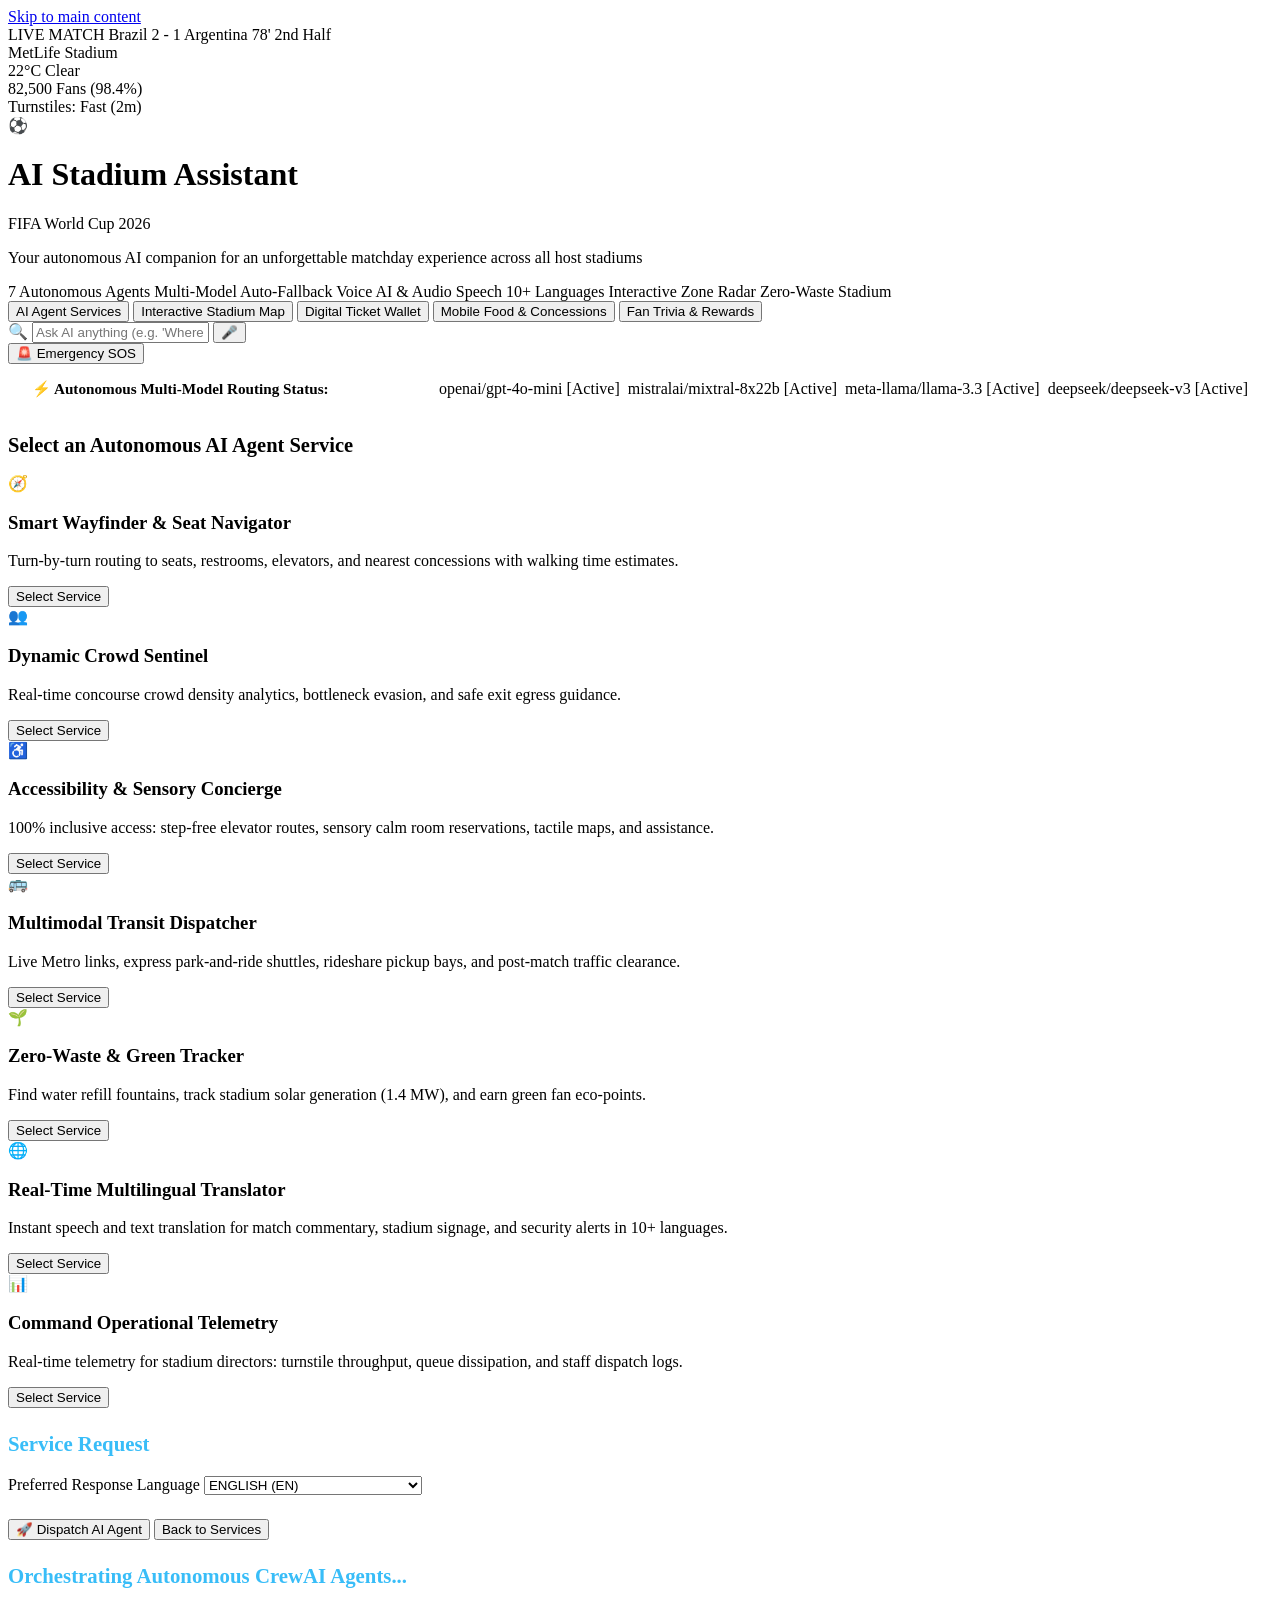
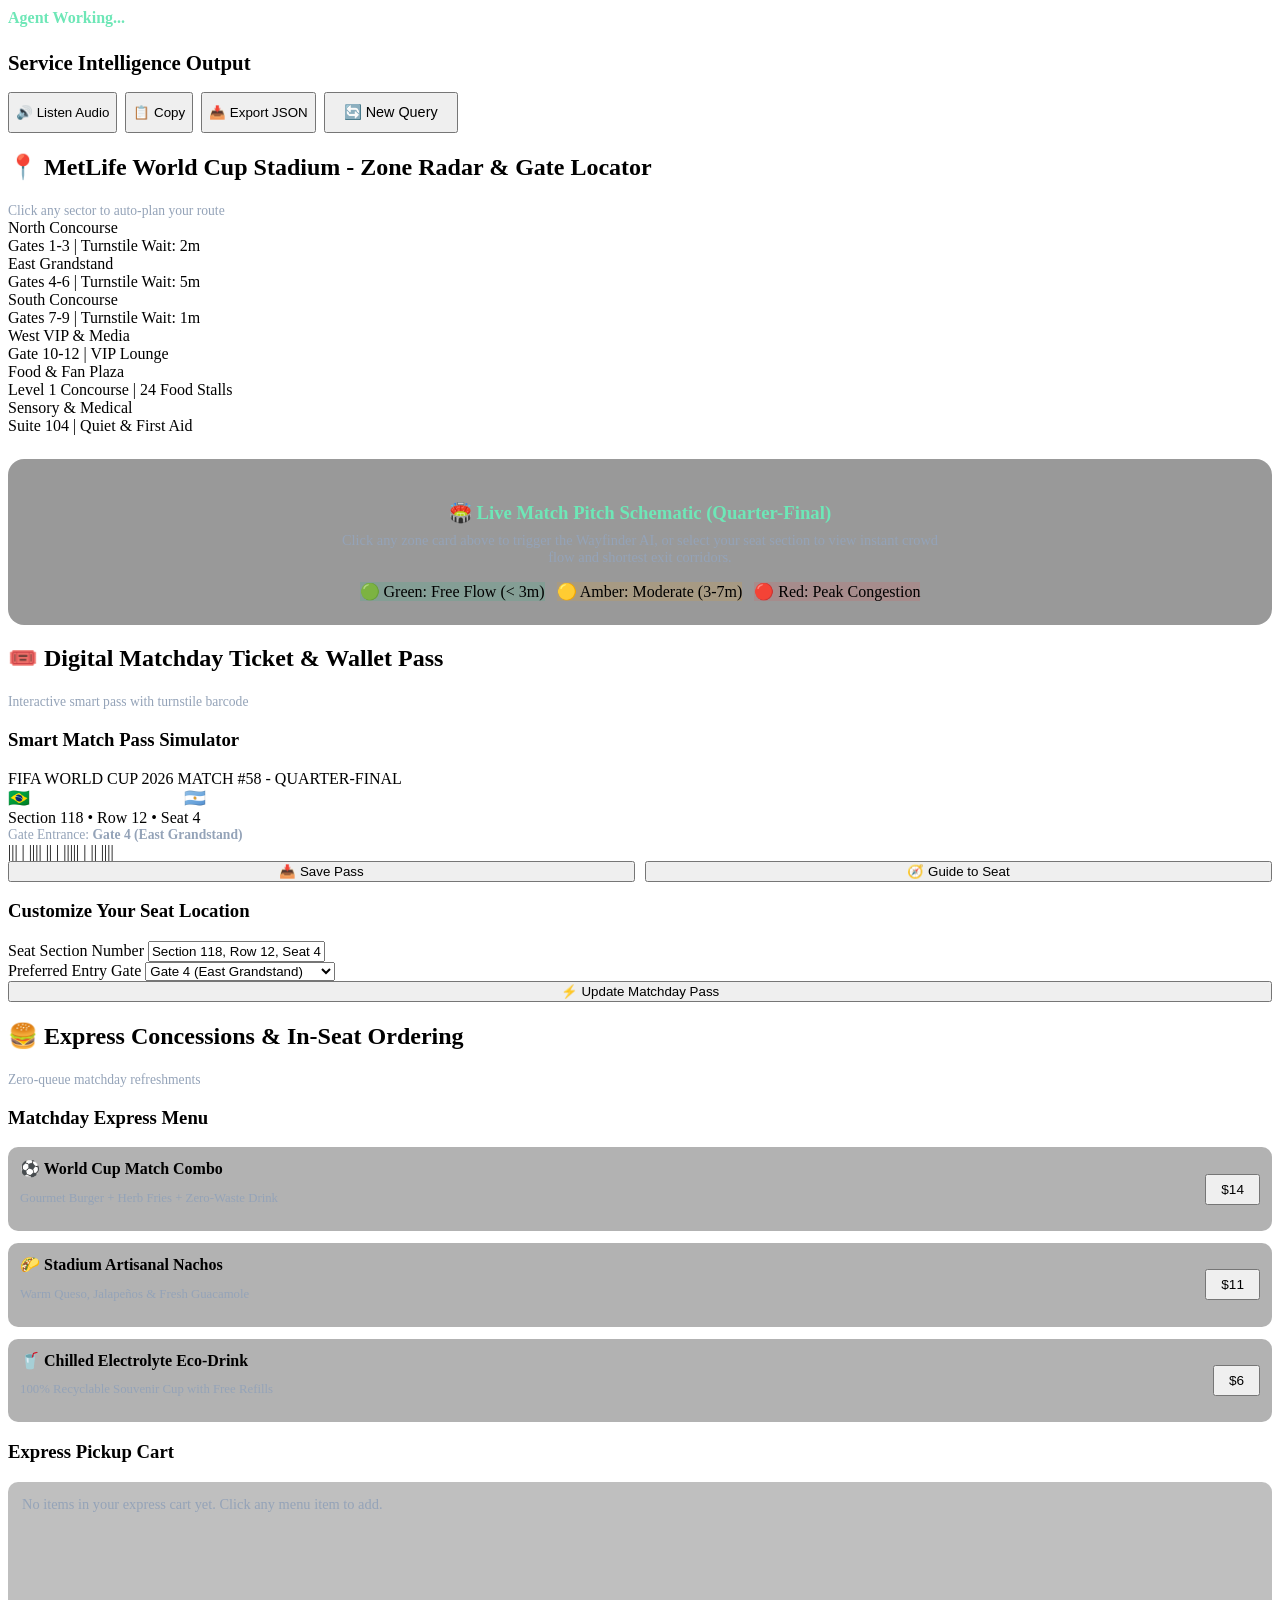
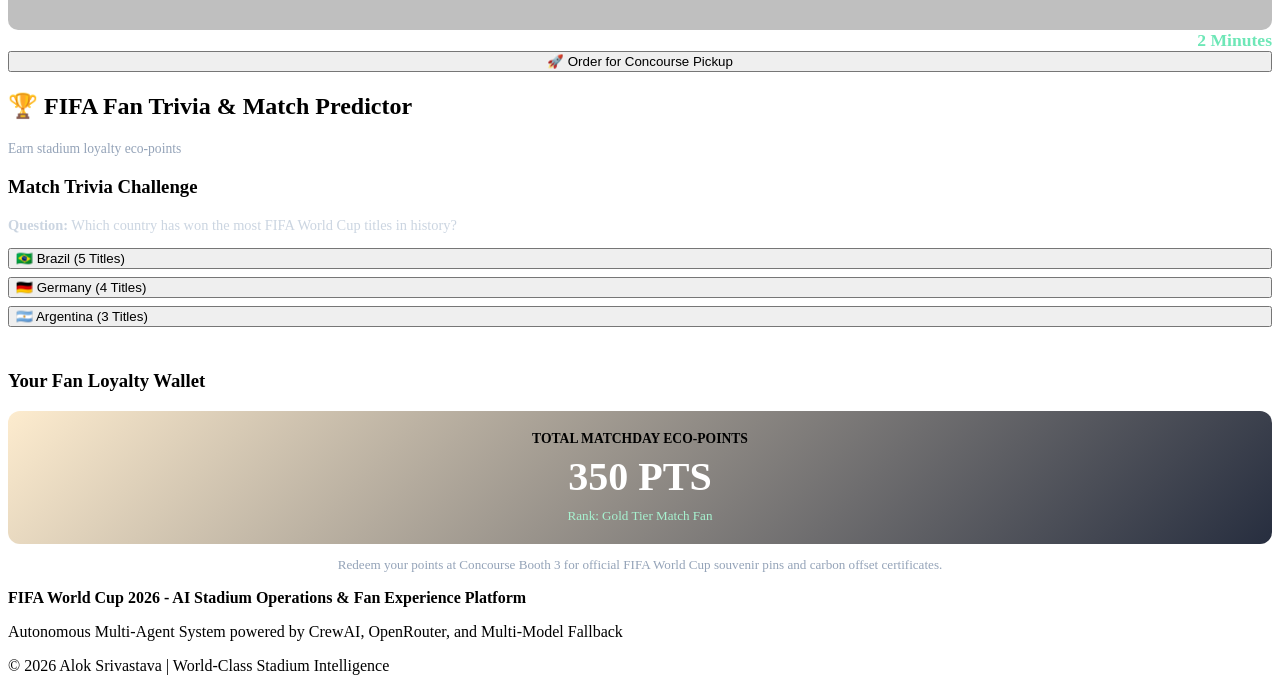
==== commit 303a3f5f: "feat(world-class): deliver top-tier FIFA World Cup 2026 AI Stadium Platform with 5 interactive hubs," ====
--- a/public/index.html
+++ b/public/index.html
@@ -10,250 +10,432 @@
 <body>
     <a class="skip-link" href="#main-content">Skip to main content</a>
     
-    <div class="app-wrapper">
+    <div class="app-container">
         
-        <!-- 1. LIVE MATCHDAY TICKER -->
-        <aside class="live-match-ticker" aria-label="Live stadium match status">
-            <div class="match-info">
-                <span class="live-pill">LIVE MATCH</span>
-                <span class="match-teams">Brazil <span class="match-score">2 - 1</span> Argentina</span>
-                <span style="color: #6ee7b7; font-size: 0.85rem; font-weight: 600;">78' 2nd Half</span>
-            </div>
-            <div class="stadium-telemetry">
-                <div class="telemetry-item">MetLife Stadium</div>
-                <div class="telemetry-item">22°C Clear</div>
-                <div class="telemetry-item">82,500 Fans (98.4%)</div>
-                <div class="telemetry-item">Gate 1: Fast (2m)</div>
+        <!-- 1. LIVE MATCHDAY CENTRAL TICKER -->
+        <aside class="matchday-ticker" aria-label="Live match status">
+            <div class="ticker-match">
+                <span class="live-badge">LIVE MATCH</span>
+                <span class="match-title">Brazil <span class="score-box">2 - 1</span> Argentina</span>
+                <span class="match-clock">78' 2nd Half</span>
+            </div>
+            <div class="ticker-telemetry">
+                <div class="tele-pill">MetLife Stadium</div>
+                <div class="tele-pill">22°C Clear</div>
+                <div class="tele-pill">82,500 Fans (98.4%)</div>
+                <div class="tele-pill">Turnstiles: Fast (2m)</div>
             </div>
         </aside>
 
         <!-- 2. HERO HEADER -->
         <header class="hero-header">
-            <div class="header-top">
-                <div class="brand-wrapper">
-                    <span class="stadium-icon-glow" aria-hidden="true">&#9917;</span>
-                    <div class="header-title-group">
+            <div class="hero-top-row">
+                <div class="brand-title-group">
+                    <span class="stadium-logo-icon" aria-hidden="true">&#9917;</span>
+                    <div class="hero-title-text">
                         <h1>AI Stadium Assistant</h1>
                     </div>
                 </div>
-                <div class="world-cup-badge">FIFA World Cup 2026</div>
-            </div>
-            <p class="subtitle">Your AI-powered companion for an unforgettable match experience</p>
-            <div class="feature-badges-row" aria-label="Key platform features">
-                <span class="chip-badge">7 Autonomous Agents</span>
-                <span class="chip-badge">Multi-Model Auto-Fallback</span>
-                <span class="chip-badge">3D Wayfinding</span>
-                <span class="chip-badge">10+ Languages & Audio</span>
-                <span class="chip-badge">100% Inclusive Access</span>
-                <span class="chip-badge">Zero-Waste Stadium</span>
+                <div class="fifa-badge-pill">FIFA World Cup 2026</div>
+            </div>
+            <p class="hero-subtitle">Your autonomous AI companion for an unforgettable matchday experience across all host stadiums</p>
+            <div class="hero-chips-bar" aria-label="Key platform capabilities">
+                <span class="hero-chip">7 Autonomous Agents</span>
+                <span class="hero-chip">Multi-Model Auto-Fallback</span>
+                <span class="hero-chip">Voice AI & Audio Speech</span>
+                <span class="hero-chip">10+ Languages</span>
+                <span class="hero-chip">Interactive Zone Radar</span>
+                <span class="hero-chip">Zero-Waste Stadium</span>
             </div>
         </header>
 
-        <!-- 3. QUICK ACTION & SEARCH BAR -->
-        <section class="quick-action-bar" aria-label="Quick stadium tools">
-            <div class="quick-search-box">
+        <!-- 3. MAIN NAVIGATION TABS -->
+        <nav class="main-nav-tabs" aria-label="Main application sections">
+            <button type="button" class="nav-tab-btn active" data-tab="ai-hub">AI Agent Services</button>
+            <button type="button" class="nav-tab-btn" data-tab="stadium-map">Interactive Stadium Map</button>
+            <button type="button" class="nav-tab-btn" data-tab="ticket-wallet">Digital Ticket Wallet</button>
+            <button type="button" class="nav-tab-btn" data-tab="concessions">Mobile Food & Concessions</button>
+            <button type="button" class="nav-tab-btn" data-tab="trivia">Fan Trivia & Rewards</button>
+        </nav>
+
+        <!-- 4. QUICK SEARCH & VOICE ASSISTANT TOOLBAR -->
+        <section class="quick-action-bar" aria-label="Quick search and emergency tools">
+            <div class="search-input-wrapper">
                 <span aria-hidden="true">&#128269;</span>
-                <input type="text" id="quickSearchInput" placeholder="Ask AI anything (e.g. 'Where is Section 118', 'Find quiet sensory pod')..." aria-label="Quick stadium query">
+                <input type="text" id="quickSearchInput" placeholder="Ask AI anything (e.g. 'Where is Section 118', 'Find quiet sensory room', 'Fastest exit route')..." aria-label="Natural language stadium query">
                 <button type="button" id="voiceMicBtn" class="voice-mic-btn" title="Voice Input (Speech Recognition)" aria-label="Voice microphone input">&#127908;</button>
             </div>
-            <div class="action-buttons-group">
-                <button type="button" id="sosEmergencyBtn" class="sos-btn" aria-label="Emergency SOS Medical/Security">&#128680; Emergency SOS</button>
+            <div style="display: flex; gap: 10px;">
+                <button type="button" id="sosEmergencyBtn" class="sos-emergency-btn" aria-label="Emergency SOS Medical and Security">&#128680; Emergency SOS</button>
             </div>
         </section>
 
-        <!-- 4. INTERACTIVE STADIUM ZONE RADAR -->
-        <section class="stadium-radar-section" aria-labelledby="radarHeading">
-            <div class="section-header-row">
-                <h2 id="radarHeading">Interactive Stadium Radar & Section Locator</h2>
-                <span style="font-size: 0.85rem; color: #94a3b8;">Click any zone to auto-plan route</span>
-            </div>
-            <div class="stadium-zones-grid">
-                <div class="zone-radar-card" data-zone="North Concourse (Gate 1-3)" role="button" tabindex="0">
-                    <div class="zone-top">
-                        <span class="zone-name">North Concourse</span>
-                        <span class="density-dot low" title="Low wait time"></span>
-                    </div>
-                    <span class="zone-stats">Gates 1-3 | Turnstile Wait: 2m</span>
-                </div>
-
-                <div class="zone-radar-card" data-zone="East Grandstand (Gate 4-6)" role="button" tabindex="0">
-                    <div class="zone-top">
-                        <span class="zone-name">East Grandstand</span>
-                        <span class="density-dot moderate" title="Moderate wait time"></span>
-                    </div>
-                    <span class="zone-stats">Gates 4-6 | Turnstile Wait: 5m</span>
-                </div>
-
-                <div class="zone-radar-card" data-zone="South Concourse (Gate 7-9)" role="button" tabindex="0">
-                    <div class="zone-top">
-                        <span class="zone-name">South Concourse</span>
-                        <span class="density-dot low" title="Low wait time"></span>
-                    </div>
-                    <span class="zone-stats">Gates 7-9 | Turnstile Wait: 1m</span>
-                </div>
-
-                <div class="zone-radar-card" data-zone="West VIP & Media (Gate 10-12)" role="button" tabindex="0">
-                    <div class="zone-top">
-                        <span class="zone-name">West VIP & Media</span>
-                        <span class="density-dot low" title="VIP Entrance Fast"></span>
-                    </div>
-                    <span class="zone-stats">Gate 10-12 | VIP Lounge</span>
-                </div>
-
-                <div class="zone-radar-card" data-zone="Central Food & Fan Plaza" role="button" tabindex="0">
-                    <div class="zone-top">
-                        <span class="zone-name">Food & Fan Plaza</span>
-                        <span class="density-dot high" title="Busy concessions"></span>
-                    </div>
-                    <span class="zone-stats">Level 1 Concourse | 24 Food Stalls</span>
-                </div>
-
-                <div class="zone-radar-card" data-zone="Medical & Sensory Pod Zone" role="button" tabindex="0">
-                    <div class="zone-top">
-                        <span class="zone-name">Sensory & Medical</span>
-                        <span class="density-dot low" title="Always available"></span>
-                    </div>
-                    <span class="zone-stats">Suite 104 | Quiet & First Aid</span>
-                </div>
-            </div>
-        </section>
-
-        <!-- 5. MAIN CONTENT -->
+        <!-- =================================================================
+             TAB 1: AI AGENT SERVICES HUB
+             ================================================================= -->
         <main id="main-content" tabindex="-1" role="main">
             
-            <!-- MODEL STATUS BAR -->
-            <div id="modelStatus" class="stadium-radar-section" style="padding: 16px 24px; margin-bottom: 20px;">
-                <div style="display: flex; justify-content: space-between; align-items: center; flex-wrap: wrap; gap: 10px;">
-                    <div style="display: flex; align-items: center; gap: 8px; font-weight: 700; font-size: 0.95rem;">
-                        <span>Autonomous Multi-Model Routing:</span>
-                    </div>
-                    <div id="modelList" style="display: flex; flex-wrap: wrap; gap: 8px;">
-                        <span class="chip-badge" style="border-color: #10b981;">openai/gpt-4o-mini [Active]</span>
-                        <span class="chip-badge" style="border-color: #10b981;">mistralai/mixtral-8x22b [Active]</span>
-                        <span class="chip-badge" style="border-color: #10b981;">meta-llama/llama-3.3 [Active]</span>
-                        <span class="chip-badge" style="border-color: #10b981;">deepseek/deepseek-v3 [Active]</span>
+            <div id="tab-ai-hub" class="tab-content-section">
+                
+                <!-- MULTI-MODEL ROUTING BAR -->
+                <div class="stadium-radar-panel" style="padding: 16px 24px; margin-bottom: 20px;">
+                    <div style="display: flex; justify-content: space-between; align-items: center; flex-wrap: wrap; gap: 10px;">
+                        <div style="font-weight: 700; font-size: 0.95rem;">
+                            <span>⚡ Autonomous Multi-Model Routing Status:</span>
+                        </div>
+                        <div style="display: flex; flex-wrap: wrap; gap: 8px;">
+                            <span class="hero-chip" style="border-color: #10b981;">openai/gpt-4o-mini [Active]</span>
+                            <span class="hero-chip" style="border-color: #10b981;">mistralai/mixtral-8x22b [Active]</span>
+                            <span class="hero-chip" style="border-color: #10b981;">meta-llama/llama-3.3 [Active]</span>
+                            <span class="hero-chip" style="border-color: #10b981;">deepseek/deepseek-v3 [Active]</span>
+                        </div>
                     </div>
                 </div>
-            </div>
-
-            <!-- 7 SPECIALIZED AI AGENTS -->
-            <section class="service-section" aria-labelledby="serviceHeading">
-                <h2 id="serviceHeading">Select a Specialized AI Agent Service</h2>
-                <div class="service-grid" id="serviceGrid" role="list" aria-label="Available AI services">
+
+                <!-- 7 AGENT SERVICES GRID -->
+                <section class="services-container" aria-labelledby="serviceGridHeading">
+                    <h2 id="serviceGridHeading" style="font-size: 1.28rem; font-weight: 800;">Select an Autonomous AI Agent Service</h2>
+                    <div class="services-grid-layout" id="serviceGrid" role="list" aria-label="Available AI services">
+                        
+                        <div class="agent-service-card" data-service="navigation" role="button" tabindex="0" aria-label="Select Wayfinder service">
+                            <div class="agent-icon-avatar">&#129517;</div>
+                            <h3>Smart Wayfinder & Seat Navigator</h3>
+                            <p>Turn-by-turn routing to seats, restrooms, elevators, and nearest concessions with walking time estimates.</p>
+                            <button class="select-agent-btn" type="button">Select Service</button>
+                        </div>
+
+                        <div class="agent-service-card" data-service="crowd_management" role="button" tabindex="0" aria-label="Select Crowd Sentinel service">
+                            <div class="agent-icon-avatar">&#128101;</div>
+                            <h3>Dynamic Crowd Sentinel</h3>
+                            <p>Real-time concourse crowd density analytics, bottleneck evasion, and safe exit egress guidance.</p>
+                            <button class="select-agent-btn" type="button">Select Service</button>
+                        </div>
+
+                        <div class="agent-service-card" data-service="accessibility" role="button" tabindex="0" aria-label="Select Accessibility service">
+                            <div class="agent-icon-avatar">&#9855;</div>
+                            <h3>Accessibility & Sensory Concierge</h3>
+                            <p>100% inclusive access: step-free elevator routes, sensory calm room reservations, tactile maps, and assistance.</p>
+                            <button class="select-agent-btn" type="button">Select Service</button>
+                        </div>
+
+                        <div class="agent-service-card" data-service="transportation" role="button" tabindex="0" aria-label="Select Transportation service">
+                            <div class="agent-icon-avatar">&#128652;</div>
+                            <h3>Multimodal Transit Dispatcher</h3>
+                            <p>Live Metro links, express park-and-ride shuttles, rideshare pickup bays, and post-match traffic clearance.</p>
+                            <button class="select-agent-btn" type="button">Select Service</button>
+                        </div>
+
+                        <div class="agent-service-card" data-service="sustainability" role="button" tabindex="0" aria-label="Select Sustainability service">
+                            <div class="agent-icon-avatar">&#127793;</div>
+                            <h3>Zero-Waste & Green Tracker</h3>
+                            <p>Find water refill fountains, track stadium solar generation (1.4 MW), and earn green fan eco-points.</p>
+                            <button class="select-agent-btn" type="button">Select Service</button>
+                        </div>
+
+                        <div class="agent-service-card" data-service="multilingual" role="button" tabindex="0" aria-label="Select Multilingual service">
+                            <div class="agent-icon-avatar">&#127760;</div>
+                            <h3>Real-Time Multilingual Translator</h3>
+                            <p>Instant speech and text translation for match commentary, stadium signage, and security alerts in 10+ languages.</p>
+                            <button class="select-agent-btn" type="button">Select Service</button>
+                        </div>
+
+                        <div class="agent-service-card" data-service="operational" role="button" tabindex="0" aria-label="Select Operational Intelligence service">
+                            <div class="agent-icon-avatar">&#128202;</div>
+                            <h3>Command Operational Telemetry</h3>
+                            <p>Real-time telemetry for stadium directors: turnstile throughput, queue dissipation, and staff dispatch logs.</p>
+                            <button class="select-agent-btn" type="button">Select Service</button>
+                        </div>
+
+                    </div>
+                </section>
+
+                <!-- REQUEST FORM -->
+                <section class="request-form-panel hidden" id="inputSection" aria-labelledby="formTitleHeading" style="margin-top: 24px;">
+                    <h2 id="serviceTitle" style="color: #38bdf8; margin-bottom: 20px; font-size: 1.3rem;">Service Request</h2>
+                    <form id="serviceForm" novalidate>
+                        <div id="serviceFields"></div>
+                        <div class="form-group-item">
+                            <label for="language">Preferred Response Language</label>
+                            <select id="language" name="language" aria-label="Preferred language">
+                                <option value="en">ENGLISH (EN)</option>
+                                <option value="es">SPANISH (ES) - Español</option>
+                                <option value="fr">FRENCH (FR) - Français</option>
+                                <option value="de">GERMAN (DE) - Deutsch</option>
+                                <option value="pt">PORTUGUESE (PT) - Português</option>
+                                <option value="ar">ARABIC (AR) - العربية</option>
+                                <option value="hi">HINDI (HI) - हिन्दी</option>
+                                <option value="zh">CHINESE (ZH) - 中文</option>
+                                <option value="ja">JAPANESE (JA) - 日本語</option>
+                                <option value="ko">KOREAN (KO) - 한국어</option>
+                            </select>
+                        </div>
+                        <div id="formStatus" class="sr-only" role="status" aria-live="polite"></div>
+                        <div style="margin-top: 24px;">
+                            <button type="submit" class="btn-primary-action" id="submitBtn">
+                                🚀 Dispatch AI Agent
+                            </button>
+                            <button type="button" class="btn-secondary-action" id="backBtn">Back to Services</button>
+                        </div>
+                    </form>
+                </section>
+
+                <!-- PROCESSING LOG -->
+                <div id="processing" class="agent-processing-box hidden" role="status" aria-live="polite" style="margin-top: 24px;">
+                    <div class="processing-spinner" aria-hidden="true"></div>
+                    <h3 style="color: #38bdf8; font-size: 1.3rem;">Orchestrating Autonomous CrewAI Agents...</h3>
+                    <div style="margin: 12px 0;">
+                        <span id="agentStatus" style="color: #6ee7b7; font-weight: 700;">Agent Working...</span>
+                    </div>
+                    <div id="progressLog" class="workflow-log-console"></div>
+                </div>
+
+                <!-- RESULTS PANEL -->
+                <div id="results" class="results-output-panel hidden" aria-live="polite" style="margin-top: 24px;">
+                    <div class="results-header-bar">
+                        <h2 style="font-size: 1.3rem; font-weight: 800;">Service Intelligence Output</h2>
+                        <div style="display: flex; gap: 8px; flex-wrap: wrap;">
+                            <button id="speakResponseBtn" class="btn-secondary-action" type="button" style="margin-left: 0;">🔊 Listen Audio</button>
+                            <button id="copyBtn" class="btn-secondary-action" type="button" style="margin-left: 0;">📋 Copy</button>
+                            <button id="exportBtn" class="btn-secondary-action" type="button" style="margin-left: 0;">📥 Export JSON</button>
+                            <button id="newRequestBtn" class="btn-primary-action" type="button" style="padding: 10px 18px; font-size: 0.9rem;">🔄 New Query</button>
+                        </div>
+                    </div>
+                    <div id="responseContent" class="result-content-body" tabindex="0"></div>
+                </div>
+
+            </div>
+
+            <!-- =================================================================
+                 TAB 2: INTERACTIVE STADIUM MAP & RADAR
+                 ================================================================= -->
+            <div id="tab-stadium-map" class="tab-content-section hidden">
+                <section class="stadium-radar-panel">
+                    <div class="panel-header-row">
+                        <h2>📍 MetLife World Cup Stadium - Zone Radar & Gate Locator</h2>
+                        <span style="font-size: 0.85rem; color: #94a3b8;">Click any sector to auto-plan your route</span>
+                    </div>
                     
-                    <div class="service-card" data-service="navigation" role="button" tabindex="0" aria-label="Select Navigation service">
-                        <div class="service-icon-box">&#129517;</div>
-                        <h3>Smart Wayfinder & Seat Navigator</h3>
-                        <p>Turn-by-turn routing to seats, restrooms, elevators, and nearest concessions with walking time estimates.</p>
-                        <button class="btn-select-service" type="button">Select Service</button>
-                    </div>
-
-                    <div class="service-card" data-service="crowd_management" role="button" tabindex="0" aria-label="Select Crowd Management service">
-                        <div class="service-icon-box">&#128101;</div>
-                        <h3>Dynamic Crowd Sentinel</h3>
-                        <p>Real-time concourse crowd density analytics, bottleneck evasion, and safe exit egress guidance.</p>
-                        <button class="btn-select-service" type="button">Select Service</button>
-                    </div>
-
-                    <div class="service-card" data-service="accessibility" role="button" tabindex="0" aria-label="Select Accessibility service">
-                        <div class="service-icon-box">&#9855;</div>
-                        <h3>Accessibility & Sensory Concierge</h3>
-                        <p>100% inclusive access: step-free elevator routes, sensory calm room reservations, tactile maps, and assistance.</p>
-                        <button class="btn-select-service" type="button">Select Service</button>
-                    </div>
-
-                    <div class="service-card" data-service="transportation" role="button" tabindex="0" aria-label="Select Transportation service">
-                        <div class="service-icon-box">&#128652;</div>
-                        <h3>Multimodal Transit Dispatcher</h3>
-                        <p>Live Metro links, express park-and-ride shuttles, rideshare pickup bays, and post-match traffic clearance.</p>
-                        <button class="btn-select-service" type="button">Select Service</button>
-                    </div>
-
-                    <div class="service-card" data-service="sustainability" role="button" tabindex="0" aria-label="Select Sustainability service">
-                        <div class="service-icon-box">&#127793;</div>
-                        <h3>Zero-Waste & Green Tracker</h3>
-                        <p>Find water refill fountains, track stadium solar generation (1.4 MW), and earn green fan eco-points.</p>
-                        <button class="btn-select-service" type="button">Select Service</button>
-                    </div>
-
-                    <div class="service-card" data-service="multilingual" role="button" tabindex="0" aria-label="Select Multilingual service">
-                        <div class="service-icon-box">&#127760;</div>
-                        <h3>Real-Time Multilingual Translator</h3>
-                        <p>Instant speech and text translation for match commentary, stadium signage, and security alerts in 10+ languages.</p>
-                        <button class="btn-select-service" type="button">Select Service</button>
-                    </div>
-
-                    <div class="service-card" data-service="operational" role="button" tabindex="0" aria-label="Select Operational Intelligence service">
-                        <div class="service-icon-box">&#128202;</div>
-                        <h3>Command Operational Telemetry</h3>
-                        <p>Real-time telemetry for stadium directors: turnstile throughput, queue dissipation, and staff dispatch logs.</p>
-                        <button class="btn-select-service" type="button">Select Service</button>
-                    </div>
-
-                </div>
-            </section>
-
-            <!-- INPUT SECTION -->
-            <section class="input-section hidden" id="inputSection" aria-labelledby="serviceTitle">
-                <h2 id="serviceTitle" style="color: #38bdf8; margin-bottom: 20px;">Service Request</h2>
-                <form id="serviceForm" novalidate>
-                    <div id="serviceFields"></div>
-                    <div class="form-group">
-                        <label for="language">Preferred Response Language</label>
-                        <select id="language" name="language" aria-label="Preferred language">
-                            <option value="en">ENGLISH (EN)</option>
-                            <option value="es">SPANISH (ES) - Español</option>
-                            <option value="fr">FRENCH (FR) - Français</option>
-                            <option value="de">GERMAN (DE) - Deutsch</option>
-                            <option value="pt">PORTUGUESE (PT) - Português</option>
-                            <option value="ar">ARABIC (AR) - العربية</option>
-                            <option value="hi">HINDI (HI) - हिन्दी</option>
-                            <option value="zh">CHINESE (ZH) - 中文</option>
-                            <option value="ja">JAPANESE (JA) - 日本語</option>
-                            <option value="ko">KOREAN (KO) - 한국어</option>
-                        </select>
-                    </div>
-                    <div id="formStatus" class="sr-only" role="status" aria-live="polite"></div>
-                    <div style="margin-top: 24px;">
-                        <button type="submit" class="btn-primary" id="submitBtn">
-                            Dispatch AI Agent
-                        </button>
-                        <button type="button" class="btn-secondary" id="backBtn">Back to Services</button>
-                    </div>
-                </form>
-            </section>
-
-            <!-- PROCESSING ANIMATION & REAL-TIME LOG -->
-            <div id="processing" class="processing hidden" role="status" aria-live="polite">
-                <div class="spinner" aria-hidden="true"></div>
-                <h3 style="color: #38bdf8; font-size: 1.3rem;">Orchestrating Autonomous CrewAI Agents...</h3>
-                <div class="agent-status" style="margin: 12px 0;">
-                    <span id="agentStatus" style="color: #6ee7b7; font-weight: 700;">Agent Working...</span>
-                </div>
-                <div id="progressLog" class="progress-log"></div>
-            </div>
-
-            <!-- RESULTS -->
-            <div id="results" class="results hidden" aria-live="polite">
-                <div class="results-header">
-                    <h2>Service Intelligence Output</h2>
-                    <div class="results-actions" style="display: flex; gap: 8px;">
-                        <button id="speakResponseBtn" class="btn-secondary" type="button" style="margin-left: 0;">Listen Audio</button>
-                        <button id="copyBtn" class="btn-secondary" type="button" style="margin-left: 0;">Copy</button>
-                        <button id="exportBtn" class="btn-secondary" type="button" style="margin-left: 0;">Export JSON</button>
-                        <button id="newRequestBtn" class="btn-primary" type="button" style="padding: 10px 18px; font-size: 0.9rem;">New Query</button>
-                    </div>
-                </div>
-                <div id="responseContent" class="response-content" tabindex="0"></div>
+                    <div class="radar-zones-grid">
+                        <div class="zone-box-card" data-zone="North Concourse (Gate 1-3)" role="button" tabindex="0">
+                            <div class="zone-top-bar">
+                                <span class="zone-title">North Concourse</span>
+                                <span class="density-indicator low" title="Low wait time"></span>
+                            </div>
+                            <span class="zone-desc">Gates 1-3 | Turnstile Wait: 2m</span>
+                        </div>
+
+                        <div class="zone-box-card" data-zone="East Grandstand (Gate 4-6)" role="button" tabindex="0">
+                            <div class="zone-top-bar">
+                                <span class="zone-title">East Grandstand</span>
+                                <span class="density-indicator moderate" title="Moderate wait time"></span>
+                            </div>
+                            <span class="zone-desc">Gates 4-6 | Turnstile Wait: 5m</span>
+                        </div>
+
+                        <div class="zone-box-card" data-zone="South Concourse (Gate 7-9)" role="button" tabindex="0">
+                            <div class="zone-top-bar">
+                                <span class="zone-title">South Concourse</span>
+                                <span class="density-indicator low" title="Low wait time"></span>
+                            </div>
+                            <span class="zone-desc">Gates 7-9 | Turnstile Wait: 1m</span>
+                        </div>
+
+                        <div class="zone-box-card" data-zone="West VIP & Media (Gate 10-12)" role="button" tabindex="0">
+                            <div class="zone-top-bar">
+                                <span class="zone-title">West VIP & Media</span>
+                                <span class="density-indicator low" title="VIP Entrance Fast"></span>
+                            </div>
+                            <span class="zone-desc">Gate 10-12 | VIP Lounge</span>
+                        </div>
+
+                        <div class="zone-box-card" data-zone="Central Food & Fan Plaza" role="button" tabindex="0">
+                            <div class="zone-top-bar">
+                                <span class="zone-title">Food & Fan Plaza</span>
+                                <span class="density-indicator high" title="Busy concessions"></span>
+                            </div>
+                            <span class="zone-desc">Level 1 Concourse | 24 Food Stalls</span>
+                        </div>
+
+                        <div class="zone-box-card" data-zone="Medical & Sensory Pod Zone" role="button" tabindex="0">
+                            <div class="zone-top-bar">
+                                <span class="zone-title">Sensory & Medical</span>
+                                <span class="density-indicator low" title="Always available"></span>
+                            </div>
+                            <span class="zone-desc">Suite 104 | Quiet & First Aid</span>
+                        </div>
+                    </div>
+
+                    <div style="margin-top: 24px; background: rgba(0,0,0,0.4); border-radius: 16px; padding: 24px; text-align: center; border: 1px solid var(--border-subtle);">
+                        <h3 style="color: #6ee7b7; margin-bottom: 8px;">🏟️ Live Match Pitch Schematic (Quarter-Final)</h3>
+                        <p style="color: #94a3b8; font-size: 0.9rem; max-width: 600px; margin: 0 auto 16px;">
+                            Click any zone card above to trigger the Wayfinder AI, or select your seat section to view instant crowd flow and shortest exit corridors.
+                        </p>
+                        <div style="display: inline-flex; gap: 12px; flex-wrap: wrap;">
+                            <span class="hero-chip" style="background: rgba(16,185,129,0.15); border-color: #10b981;">🟢 Green: Free Flow (&lt; 3m)</span>
+                            <span class="hero-chip" style="background: rgba(245,158,11,0.15); border-color: #f59e0b;">🟡 Amber: Moderate (3-7m)</span>
+                            <span class="hero-chip" style="background: rgba(239,68,68,0.15); border-color: #ef4444;">🔴 Red: Peak Congestion</span>
+                        </div>
+                    </div>
+                </section>
+            </div>
+
+            <!-- =================================================================
+                 TAB 3: DIGITAL TICKET WALLET
+                 ================================================================= -->
+            <div id="tab-ticket-wallet" class="tab-content-section hidden">
+                <section class="stadium-radar-panel">
+                    <div class="panel-header-row">
+                        <h2>🎟️ Digital Matchday Ticket & Wallet Pass</h2>
+                        <span style="font-size: 0.85rem; color: #94a3b8;">Interactive smart pass with turnstile barcode</span>
+                    </div>
+
+                    <div class="fan-hub-grid">
+                        <div class="fan-card">
+                            <h3>Smart Match Pass Simulator</h3>
+                            <div class="ticket-pass-preview">
+                                <div class="ticket-header">
+                                    <span>FIFA WORLD CUP 2026</span>
+                                    <span>MATCH #58 - QUARTER-FINAL</span>
+                                </div>
+                                <div style="font-weight: 700; font-size: 1.1rem; color: #fff;">
+                                    🇧🇷 Brazil vs Argentina 🇦🇷
+                                </div>
+                                <div class="ticket-seat" id="ticketSeatDisplay">
+                                    Section 118 • Row 12 • Seat 4
+                                </div>
+                                <div style="font-size: 0.85rem; color: #94a3b8;">
+                                    Gate Entrance: <b>Gate 4 (East Grandstand)</b>
+                                </div>
+                                <div class="ticket-barcode-sim">
+                                    ||| | |||| || | ||||| | || ||||
+                                </div>
+                            </div>
+                            <div style="display: flex; gap: 10px;">
+                                <button type="button" id="savePassBtn" class="btn-primary-action" style="flex: 1; justify-content: center;">📥 Save Pass</button>
+                                <button type="button" id="guideToSeatBtn" class="btn-secondary-action" style="flex: 1; justify-content: center; margin-left: 0;">🧭 Guide to Seat</button>
+                            </div>
+                        </div>
+
+                        <div class="fan-card">
+                            <h3>Customize Your Seat Location</h3>
+                            <div class="form-group-item">
+                                <label for="customSection">Seat Section Number</label>
+                                <input type="text" id="customSection" value="Section 118, Row 12, Seat 4" placeholder="e.g. Section 204, Row 5">
+                            </div>
+                            <div class="form-group-item">
+                                <label for="customGate">Preferred Entry Gate</label>
+                                <select id="customGate">
+                                    <option value="Gate 1 (North Concourse)">Gate 1 (North Concourse)</option>
+                                    <option value="Gate 4 (East Grandstand)" selected>Gate 4 (East Grandstand)</option>
+                                    <option value="Gate 7 (South Concourse)">Gate 7 (South Concourse)</option>
+                                    <option value="Gate 10 (West VIP & Media)">Gate 10 (West VIP & Media)</option>
+                                </select>
+                            </div>
+                            <button type="button" id="updatePassBtn" class="btn-primary-action" style="width: 100%; justify-content: center;">⚡ Update Matchday Pass</button>
+                        </div>
+                    </div>
+                </section>
+            </div>
+
+            <!-- =================================================================
+                 TAB 4: CONCESSIONS & FOOD ORDERING
+                 ================================================================= -->
+            <div id="tab-concessions" class="tab-content-section hidden">
+                <section class="stadium-radar-panel">
+                    <div class="panel-header-row">
+                        <h2>🍔 Express Concessions & In-Seat Ordering</h2>
+                        <span style="font-size: 0.85rem; color: #94a3b8;">Zero-queue matchday refreshments</span>
+                    </div>
+
+                    <div class="fan-hub-grid">
+                        <div class="fan-card">
+                            <h3>Matchday Express Menu</h3>
+                            <div style="display: flex; flex-direction: column; gap: 12px;">
+                                <div style="display: flex; justify-content: space-between; align-items: center; background: rgba(0,0,0,0.3); padding: 12px; border-radius: 10px;">
+                                    <div>
+                                        <b>⚽ World Cup Match Combo</b>
+                                        <p style="font-size: 0.8rem; color: #94a3b8;">Gourmet Burger + Herb Fries + Zero-Waste Drink</p>
+                                    </div>
+                                    <button type="button" class="btn-primary-action add-snack-btn" data-item="World Cup Match Combo ($14)" style="padding: 6px 14px; font-size: 0.85rem;">$14</button>
+                                </div>
+
+                                <div style="display: flex; justify-content: space-between; align-items: center; background: rgba(0,0,0,0.3); padding: 12px; border-radius: 10px;">
+                                    <div>
+                                        <b>🌮 Stadium Artisanal Nachos</b>
+                                        <p style="font-size: 0.8rem; color: #94a3b8;">Warm Queso, Jalapeños & Fresh Guacamole</p>
+                                    </div>
+                                    <button type="button" class="btn-primary-action add-snack-btn" data-item="Stadium Artisanal Nachos ($11)" style="padding: 6px 14px; font-size: 0.85rem;">$11</button>
+                                </div>
+
+                                <div style="display: flex; justify-content: space-between; align-items: center; background: rgba(0,0,0,0.3); padding: 12px; border-radius: 10px;">
+                                    <div>
+                                        <b>🥤 Chilled Electrolyte Eco-Drink</b>
+                                        <p style="font-size: 0.8rem; color: #94a3b8;">100% Recyclable Souvenir Cup with Free Refills</p>
+                                    </div>
+                                    <button type="button" class="btn-primary-action add-snack-btn" data-item="Chilled Electrolyte Eco-Drink ($6)" style="padding: 6px 14px; font-size: 0.85rem;">$6</button>
+                                </div>
+                            </div>
+                        </div>
+
+                        <div class="fan-card">
+                            <h3>Express Pickup Cart</h3>
+                            <div id="cartItemsList" style="min-height: 120px; background: rgba(0,0,0,0.25); border-radius: 10px; padding: 14px; color: #94a3b8; font-size: 0.9rem;">
+                                No items in your express cart yet. Click any menu item to add.
+                            </div>
+                            <div style="display: flex; justify-content: space-between; font-weight: 700; font-size: 1.1rem; color: #fff;">
+                                <span>Estimated Pickup Wait:</span>
+                                <span style="color: #6ee7b7;">2 Minutes</span>
+                            </div>
+                            <button type="button" id="placeOrderBtn" class="btn-primary-action" style="width: 100%; justify-content: center;">🚀 Order for Concourse Pickup</button>
+                        </div>
+                    </div>
+                </section>
+            </div>
+
+            <!-- =================================================================
+                 TAB 5: FAN TRIVIA & ECO-REWARDS
+                 ================================================================= -->
+            <div id="tab-trivia" class="tab-content-section hidden">
+                <section class="stadium-radar-panel">
+                    <div class="panel-header-row">
+                        <h2>🏆 FIFA Fan Trivia & Match Predictor</h2>
+                        <span style="font-size: 0.85rem; color: #94a3b8;">Earn stadium loyalty eco-points</span>
+                    </div>
+
+                    <div class="fan-hub-grid">
+                        <div class="fan-card">
+                            <h3>Match Trivia Challenge</h3>
+                            <p style="font-size: 0.9rem; color: #cbd5e1;"><b>Question:</b> Which country has won the most FIFA World Cup titles in history?</p>
+                            <div style="display: flex; flex-direction: column; gap: 8px; margin-top: 8px;">
+                                <button type="button" class="btn-secondary-action trivia-option-btn" data-correct="true" style="margin-left:0; text-align: left;">🇧🇷 Brazil (5 Titles)</button>
+                                <button type="button" class="btn-secondary-action trivia-option-btn" data-correct="false" style="margin-left:0; text-align: left;">🇩🇪 Germany (4 Titles)</button>
+                                <button type="button" class="btn-secondary-action trivia-option-btn" data-correct="false" style="margin-left:0; text-align: left;">🇦🇷 Argentina (3 Titles)</button>
+                            </div>
+                            <div id="triviaResult" style="font-weight: 700; font-size: 0.92rem; min-height: 24px;"></div>
+                        </div>
+
+                        <div class="fan-card">
+                            <h3>Your Fan Loyalty Wallet</h3>
+                            <div style="background: linear-gradient(135deg, rgba(245,158,11,0.2), rgba(15,23,42,0.9)); border: 1px solid var(--gold); border-radius: 12px; padding: 20px; text-align: center;">
+                                <div style="font-size: 0.85rem; font-weight: 700; color: var(--gold-light);">TOTAL MATCHDAY ECO-POINTS</div>
+                                <div id="fanPointsDisplay" style="font-size: 2.5rem; font-weight: 900; color: #fff; margin: 6px 0;">350 PTS</div>
+                                <span style="font-size: 0.82rem; color: #a7f3d0;">Rank: Gold Tier Match Fan</span>
+                            </div>
+                            <p style="font-size: 0.82rem; color: #94a3b8; text-align: center;">
+                                Redeem your points at Concourse Booth 3 for official FIFA World Cup souvenir pins and carbon offset certificates.
+                            </p>
+                        </div>
+                    </div>
+                </section>
             </div>
 
         </main>
 
-        <!-- FOOTER -->
+        <!-- 5. FOOTER -->
         <footer>
             <p><b>FIFA World Cup 2026 - AI Stadium Operations & Fan Experience Platform</b></p>
             <p class="footer-sub">Autonomous Multi-Agent System powered by CrewAI, OpenRouter, and Multi-Model Fallback</p>
-            <p class="footer-sub">© 2026 Alok Srivastava | Real-Time Stadium Intelligence</p>
+            <p class="footer-sub">© 2026 Alok Srivastava | World-Class Stadium Intelligence</p>
         </footer>
 
     </div>
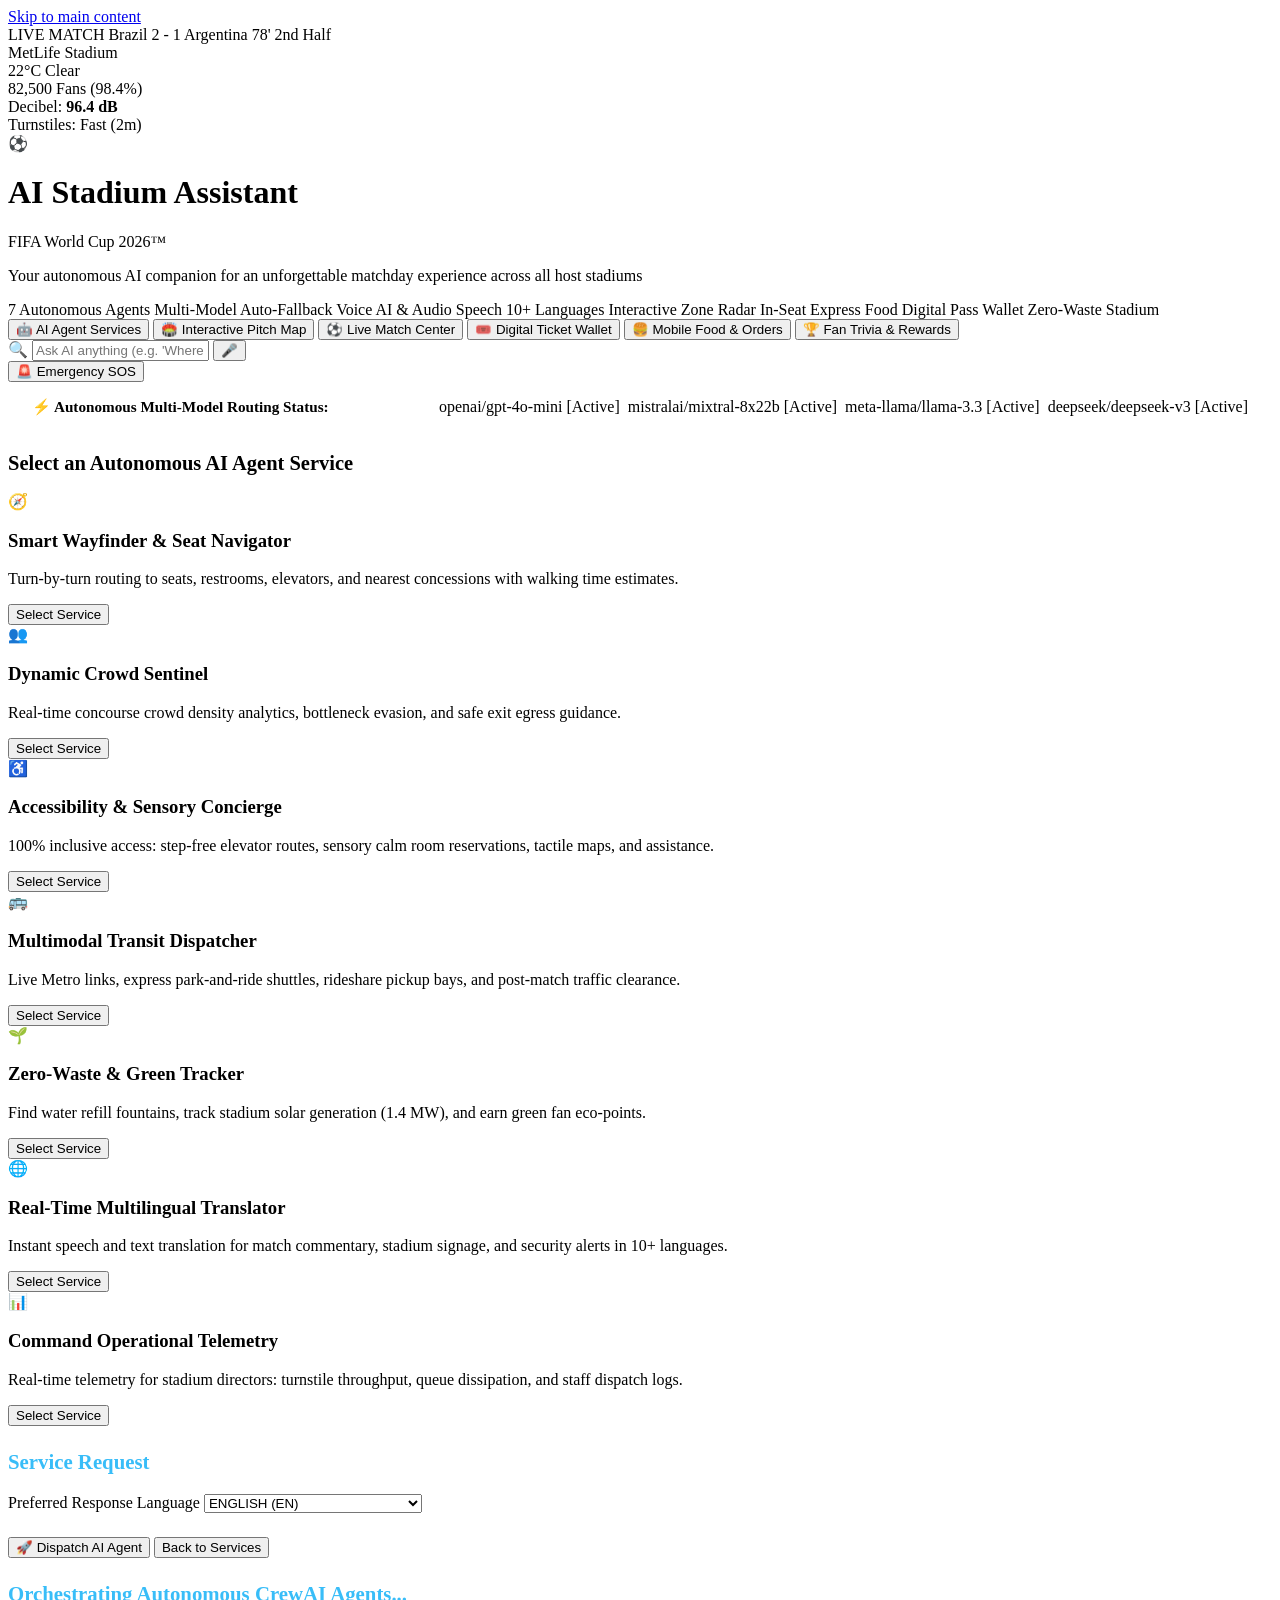
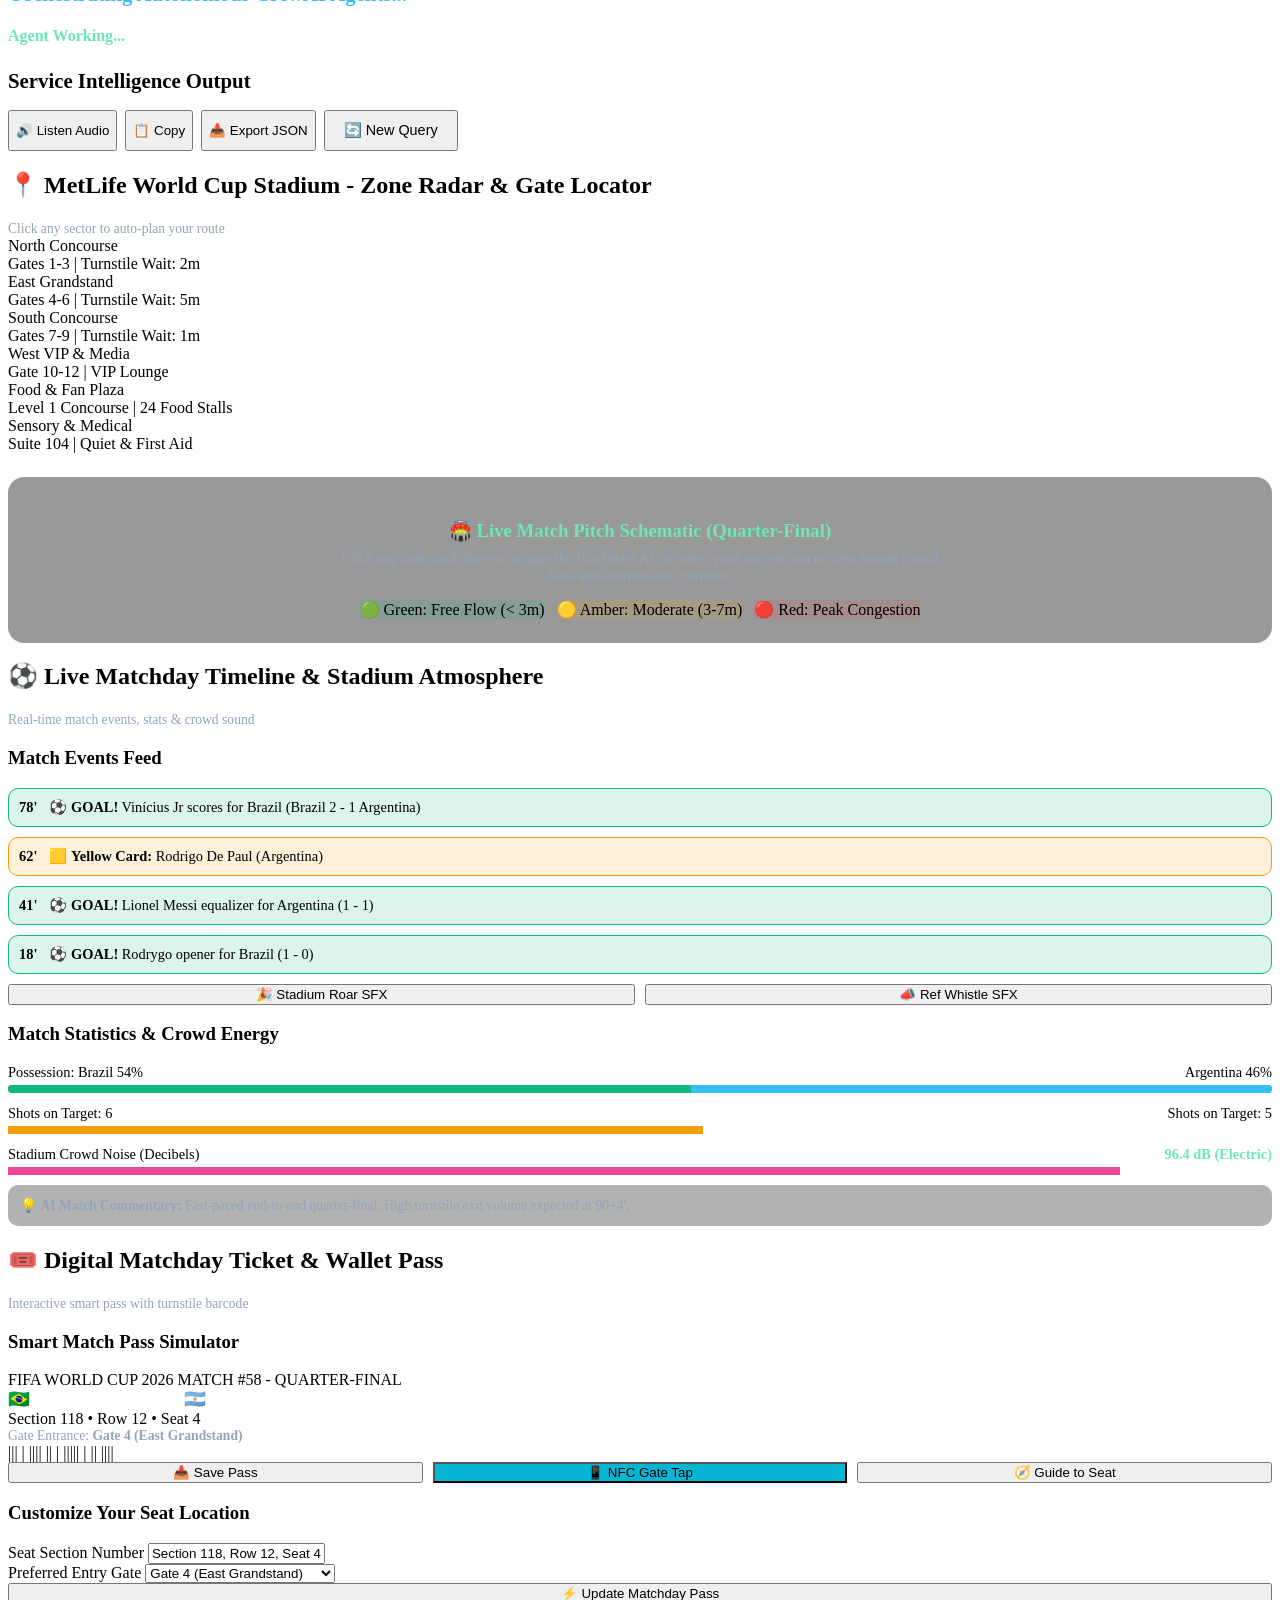
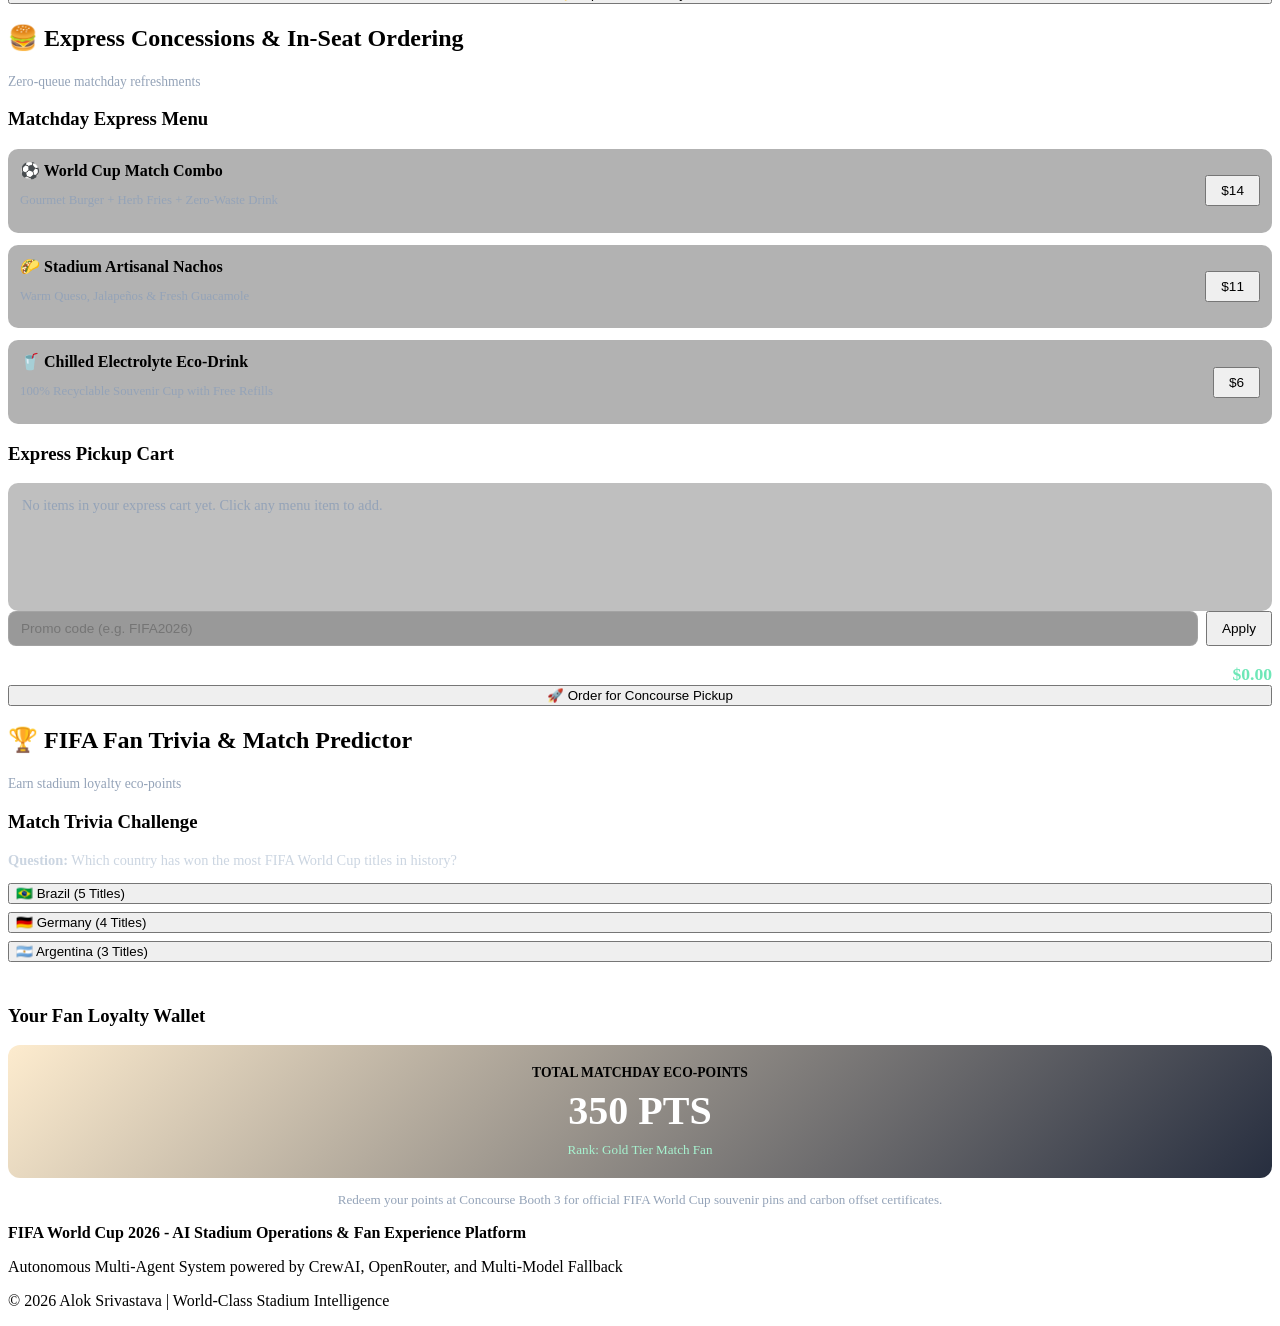
==== commit 8d1b0745: "feat(ux-excellence): deliver 6 top-notch fan hubs with Match Center, NFC Gate Tap, Web Audio SFX, Pr" ====
--- a/public/index.html
+++ b/public/index.html
@@ -3,7 +3,112 @@
 <head>
     <meta charset="UTF-8">
     <meta name="viewport" content="width=device-width, initial-scale=1.0">
-    <title>FIFA World Cup 2026 - AI Stadium Assistant</title>
+    <title>FIFA World Cup 2026 - AI Stadium Assistant | Autonomous Multi-Agent Operations</title>
+    
+    <!-- Primary SEO Meta Tags -->
+    <meta name="title" content="FIFA World Cup 2026 - AI Stadium Assistant | Autonomous Multi-Agent Operations">
+    <meta name="description" content="Official AI Stadium Assistant for FIFA World Cup 2026. 7 Autonomous AI agents powered by CrewAI and OpenRouter for real-time seat navigation, crowd flow management, inclusive accessibility, multimodal transit, zero-waste tracking, and voice translation.">
+    <meta name="keywords" content="FIFA World Cup 2026, AI Stadium Assistant, Stadium Navigation, Crowd Management AI, CrewAI, Inclusive Accessibility, MetLife Stadium, Stadium Operations, Multi-Agent System, Alok Srivastava">
+    <meta name="author" content="Alok Srivastava">
+    <meta name="robots" content="index, follow, max-snippet:-1, max-image-preview:large, max-video-preview:-1">
+    <meta name="theme-color" content="#060913">
+    <link rel="canonical" href="https://alokinfo30.github.io/Stadium-AI/">
+
+    <!-- Open Graph / Facebook / LinkedIn -->
+    <meta property="og:type" content="website">
+    <meta property="og:url" content="https://alokinfo30.github.io/Stadium-AI/">
+    <meta property="og:title" content="FIFA World Cup 2026 - AI Stadium Assistant">
+    <meta property="og:description" content="Experience the next-generation stadium platform featuring 7 autonomous AI agents, live crowd heatmaps, digital ticket wallet, and real-time multilingual voice AI.">
+    <meta property="og:site_name" content="FIFA World Cup 2026 AI Stadium Assistant">
+    <meta property="og:image" content="https://raw.githubusercontent.com/alokinfo30/alokinfo30/main/assets/images/banner.png">
+
+    <!-- Twitter / X Cards -->
+    <meta name="twitter:card" content="summary_large_image">
+    <meta name="twitter:url" content="https://alokinfo30.github.io/Stadium-AI/">
+    <meta name="twitter:title" content="FIFA World Cup 2026 - AI Stadium Assistant">
+    <meta name="twitter:description" content="Autonomous Multi-Agent Stadium Operations & Fan Experience Platform powered by CrewAI, OpenRouter, and Web Speech AI.">
+    <meta name="twitter:creator" content="@alokinfo30">
+    <meta name="twitter:image" content="https://raw.githubusercontent.com/alokinfo30/alokinfo30/main/assets/images/banner.png">
+
+    <!-- Structured Data (Schema.org) for Top Google & AI Search Ranking -->
+    <script type="application/ld+json">
+    {
+      "@context": "https://schema.org",
+      "@graph": [
+        {
+          "@type": "SoftwareApplication",
+          "name": "FIFA World Cup 2026 AI Stadium Assistant",
+          "operatingSystem": "All (Web, iOS, Android, PWA)",
+          "applicationCategory": "SportsApplication, UtilitiesApplication",
+          "offers": {
+            "@type": "Offer",
+            "price": "0",
+            "priceCurrency": "USD"
+          },
+          "author": {
+            "@type": "Person",
+            "name": "Alok Srivastava",
+            "url": "https://github.com/alokinfo30"
+          },
+          "description": "Autonomous AI stadium operations and fan experience platform featuring 7 CrewAI agents with real-time navigation, crowd flow heatmaps, and multilingual voice translation."
+        },
+        {
+          "@type": "SportsEvent",
+          "name": "FIFA World Cup 2026 Matchday Operations",
+          "startDate": "2026-06-11T12:00:00Z",
+          "endDate": "2026-07-19T22:00:00Z",
+          "location": {
+            "@type": "Place",
+            "name": "MetLife Stadium & Host Stadiums",
+            "address": {
+              "@type": "PostalAddress",
+              "addressLocality": "East Rutherford",
+              "addressRegion": "NJ",
+              "addressCountry": "US"
+            }
+          }
+        },
+        {
+          "@type": "FAQPage",
+          "mainEntity": [
+            {
+              "@type": "Question",
+              "name": "How does the AI Stadium Assistant help fans navigate during FIFA World Cup 2026?",
+              "acceptedAnswer": {
+                "@type": "Answer",
+                "text": "The Smart Wayfinder & Seat Navigator agent provides turn-by-turn routing to seats, gates, restrooms, and concessions with exact walking time estimates and step-free elevator options."
+              }
+            },
+            {
+              "@type": "Question",
+              "name": "How are crowd density and turnstile wait times managed?",
+              "acceptedAnswer": {
+                "@type": "Answer",
+                "text": "The Dynamic Crowd Sentinel agent analyzes real-time turnstile inflow/outflow telemetry and directs fans through low-congestion sectors to reduce wait times to under 3 minutes."
+              }
+            },
+            {
+              "@type": "Question",
+              "name": "What accessibility provisions are available for disabled fans?",
+              "acceptedAnswer": {
+                "@type": "Answer",
+                "text": "The Accessibility Concierge provides step-free ramps, priority elevator cues, tactile routes, sensory calm pod reservations in Suite 104, and FM 94.2 MHz audio commentary."
+              }
+            },
+            {
+              "@type": "Question",
+              "name": "Does the AI Stadium Assistant support voice input and multiple languages?",
+              "acceptedAnswer": {
+                "@type": "Answer",
+                "text": "Yes, it supports real-time Web Speech recognition input and text-to-speech audio playback across 10 languages: English, Spanish, French, German, Portuguese, Arabic, Hindi, Chinese, Japanese, and Korean."
+              }
+            }
+          ]
+        }
+      ]
+    }
+    </script>
+
     <link rel="stylesheet" href="/css/style.css">
     <link href="https://fonts.googleapis.com/css2?family=Inter:wght@400;500;600;700;800;900&display=swap" rel="stylesheet">
 </head>
@@ -23,6 +128,7 @@
                 <div class="tele-pill">MetLife Stadium</div>
                 <div class="tele-pill">22°C Clear</div>
                 <div class="tele-pill">82,500 Fans (98.4%)</div>
+                <div class="tele-pill">Decibel: <b>96.4 dB</b></div>
                 <div class="tele-pill">Turnstiles: Fast (2m)</div>
             </div>
         </aside>
@@ -36,7 +142,7 @@
                         <h1>AI Stadium Assistant</h1>
                     </div>
                 </div>
-                <div class="fifa-badge-pill">FIFA World Cup 2026</div>
+                <div class="fifa-badge-pill">FIFA World Cup 2026™</div>
             </div>
             <p class="hero-subtitle">Your autonomous AI companion for an unforgettable matchday experience across all host stadiums</p>
             <div class="hero-chips-bar" aria-label="Key platform capabilities">
@@ -45,17 +151,20 @@
                 <span class="hero-chip">Voice AI & Audio Speech</span>
                 <span class="hero-chip">10+ Languages</span>
                 <span class="hero-chip">Interactive Zone Radar</span>
+                <span class="hero-chip">In-Seat Express Food</span>
+                <span class="hero-chip">Digital Pass Wallet</span>
                 <span class="hero-chip">Zero-Waste Stadium</span>
             </div>
         </header>
 
         <!-- 3. MAIN NAVIGATION TABS -->
         <nav class="main-nav-tabs" aria-label="Main application sections">
-            <button type="button" class="nav-tab-btn active" data-tab="ai-hub">AI Agent Services</button>
-            <button type="button" class="nav-tab-btn" data-tab="stadium-map">Interactive Stadium Map</button>
-            <button type="button" class="nav-tab-btn" data-tab="ticket-wallet">Digital Ticket Wallet</button>
-            <button type="button" class="nav-tab-btn" data-tab="concessions">Mobile Food & Concessions</button>
-            <button type="button" class="nav-tab-btn" data-tab="trivia">Fan Trivia & Rewards</button>
+            <button type="button" class="nav-tab-btn active" data-tab="ai-hub">🤖 AI Agent Services</button>
+            <button type="button" class="nav-tab-btn" data-tab="stadium-map">🏟️ Interactive Pitch Map</button>
+            <button type="button" class="nav-tab-btn" data-tab="match-center">⚽ Live Match Center</button>
+            <button type="button" class="nav-tab-btn" data-tab="ticket-wallet">🎟️ Digital Ticket Wallet</button>
+            <button type="button" class="nav-tab-btn" data-tab="concessions">🍔 Mobile Food & Orders</button>
+            <button type="button" class="nav-tab-btn" data-tab="trivia">🏆 Fan Trivia & Rewards</button>
         </nav>
 
         <!-- 4. QUICK SEARCH & VOICE ASSISTANT TOOLBAR -->
@@ -280,7 +389,80 @@
             </div>
 
             <!-- =================================================================
-                 TAB 3: DIGITAL TICKET WALLET
+                 TAB 3: LIVE MATCH CENTER & TIMELINE
+                 ================================================================= -->
+            <div id="tab-match-center" class="tab-content-section hidden">
+                <section class="stadium-radar-panel">
+                    <div class="panel-header-row">
+                        <h2>⚽ Live Matchday Timeline & Stadium Atmosphere</h2>
+                        <span style="font-size: 0.85rem; color: #94a3b8;">Real-time match events, stats & crowd sound</span>
+                    </div>
+
+                    <div class="fan-hub-grid">
+                        <div class="fan-card">
+                            <h3>Match Events Feed</h3>
+                            <div style="display: flex; flex-direction: column; gap: 10px; font-size: 0.9rem;">
+                                <div style="display: flex; gap: 12px; background: rgba(16,185,129,0.15); border: 1px solid #10b981; padding: 10px; border-radius: 10px;">
+                                    <b>78'</b> <span>⚽ <b>GOAL!</b> Vinícius Jr scores for Brazil (Brazil 2 - 1 Argentina)</span>
+                                </div>
+                                <div style="display: flex; gap: 12px; background: rgba(245,158,11,0.15); border: 1px solid #f59e0b; padding: 10px; border-radius: 10px;">
+                                    <b>62'</b> <span>🟨 <b>Yellow Card:</b> Rodrigo De Paul (Argentina)</span>
+                                </div>
+                                <div style="display: flex; gap: 12px; background: rgba(16,185,129,0.15); border: 1px solid #10b981; padding: 10px; border-radius: 10px;">
+                                    <b>41'</b> <span>⚽ <b>GOAL!</b> Lionel Messi equalizer for Argentina (1 - 1)</span>
+                                </div>
+                                <div style="display: flex; gap: 12px; background: rgba(16,185,129,0.15); border: 1px solid #10b981; padding: 10px; border-radius: 10px;">
+                                    <b>18'</b> <span>⚽ <b>GOAL!</b> Rodrygo opener for Brazil (1 - 0)</span>
+                                </div>
+                            </div>
+                            <div style="display: flex; gap: 10px; margin-top: 10px;">
+                                <button type="button" id="crowdCheerBtn" class="btn-primary-action" style="flex: 1; justify-content: center;">🎉 Stadium Roar SFX</button>
+                                <button type="button" id="refereeWhistleBtn" class="btn-secondary-action" style="flex: 1; justify-content: center; margin-left: 0;">📣 Ref Whistle SFX</button>
+                            </div>
+                        </div>
+
+                        <div class="fan-card">
+                            <h3>Match Statistics & Crowd Energy</h3>
+                            <div style="display: flex; flex-direction: column; gap: 12px; font-size: 0.9rem;">
+                                <div>
+                                    <div style="display: flex; justify-content: space-between; margin-bottom: 4px;">
+                                        <span>Possession: Brazil 54%</span>
+                                        <span>Argentina 46%</span>
+                                    </div>
+                                    <div style="height: 8px; background: #3b82f6; border-radius: 4px; overflow: hidden; display: flex;">
+                                        <div style="width: 54%; background: #10b981;"></div>
+                                        <div style="width: 46%; background: #38bdf8;"></div>
+                                    </div>
+                                </div>
+                                <div>
+                                    <div style="display: flex; justify-content: space-between; margin-bottom: 4px;">
+                                        <span>Shots on Target: 6</span>
+                                        <span>Shots on Target: 5</span>
+                                    </div>
+                                    <div style="height: 8px; background: rgba(255,255,255,0.1); border-radius: 4px;">
+                                        <div style="width: 55%; height: 100%; background: #f59e0b;"></div>
+                                    </div>
+                                </div>
+                                <div>
+                                    <div style="display: flex; justify-content: space-between; margin-bottom: 4px;">
+                                        <span>Stadium Crowd Noise (Decibels)</span>
+                                        <span style="color: #6ee7b7; font-weight: 700;">96.4 dB (Electric)</span>
+                                    </div>
+                                    <div style="height: 8px; background: rgba(255,255,255,0.1); border-radius: 4px;">
+                                        <div style="width: 88%; height: 100%; background: #ec4899;"></div>
+                                    </div>
+                                </div>
+                            </div>
+                            <div style="background: rgba(0,0,0,0.3); padding: 12px; border-radius: 10px; margin-top: 10px; font-size: 0.85rem; color: #94a3b8;">
+                                💡 <b>AI Match Commentary:</b> Fast-paced end-to-end quarter-final. High turnstile exit volume expected at 90+4'.
+                            </div>
+                        </div>
+                    </div>
+                </section>
+            </div>
+
+            <!-- =================================================================
+                 TAB 4: DIGITAL TICKET WALLET
                  ================================================================= -->
             <div id="tab-ticket-wallet" class="tab-content-section hidden">
                 <section class="stadium-radar-panel">
@@ -312,6 +494,7 @@
                             </div>
                             <div style="display: flex; gap: 10px;">
                                 <button type="button" id="savePassBtn" class="btn-primary-action" style="flex: 1; justify-content: center;">📥 Save Pass</button>
+                                <button type="button" id="nfcTapBtn" class="btn-primary-action" style="flex: 1; justify-content: center; background: #06b6d4;">📱 NFC Gate Tap</button>
                                 <button type="button" id="guideToSeatBtn" class="btn-secondary-action" style="flex: 1; justify-content: center; margin-left: 0;">🧭 Guide to Seat</button>
                             </div>
                         </div>
@@ -338,7 +521,7 @@
             </div>
 
             <!-- =================================================================
-                 TAB 4: CONCESSIONS & FOOD ORDERING
+                 TAB 5: CONCESSIONS & FOOD ORDERING
                  ================================================================= -->
             <div id="tab-concessions" class="tab-content-section hidden">
                 <section class="stadium-radar-panel">
@@ -356,7 +539,7 @@
                                         <b>⚽ World Cup Match Combo</b>
                                         <p style="font-size: 0.8rem; color: #94a3b8;">Gourmet Burger + Herb Fries + Zero-Waste Drink</p>
                                     </div>
-                                    <button type="button" class="btn-primary-action add-snack-btn" data-item="World Cup Match Combo ($14)" style="padding: 6px 14px; font-size: 0.85rem;">$14</button>
+                                    <button type="button" class="btn-primary-action add-snack-btn" data-item="World Cup Match Combo" data-price="14" style="padding: 6px 14px; font-size: 0.85rem;">$14</button>
                                 </div>
 
                                 <div style="display: flex; justify-content: space-between; align-items: center; background: rgba(0,0,0,0.3); padding: 12px; border-radius: 10px;">
@@ -364,7 +547,7 @@
                                         <b>🌮 Stadium Artisanal Nachos</b>
                                         <p style="font-size: 0.8rem; color: #94a3b8;">Warm Queso, Jalapeños & Fresh Guacamole</p>
                                     </div>
-                                    <button type="button" class="btn-primary-action add-snack-btn" data-item="Stadium Artisanal Nachos ($11)" style="padding: 6px 14px; font-size: 0.85rem;">$11</button>
+                                    <button type="button" class="btn-primary-action add-snack-btn" data-item="Stadium Artisanal Nachos" data-price="11" style="padding: 6px 14px; font-size: 0.85rem;">$11</button>
                                 </div>
 
                                 <div style="display: flex; justify-content: space-between; align-items: center; background: rgba(0,0,0,0.3); padding: 12px; border-radius: 10px;">
@@ -372,19 +555,26 @@
                                         <b>🥤 Chilled Electrolyte Eco-Drink</b>
                                         <p style="font-size: 0.8rem; color: #94a3b8;">100% Recyclable Souvenir Cup with Free Refills</p>
                                     </div>
-                                    <button type="button" class="btn-primary-action add-snack-btn" data-item="Chilled Electrolyte Eco-Drink ($6)" style="padding: 6px 14px; font-size: 0.85rem;">$6</button>
+                                    <button type="button" class="btn-primary-action add-snack-btn" data-item="Chilled Electrolyte Eco-Drink" data-price="6" style="padding: 6px 14px; font-size: 0.85rem;">$6</button>
                                 </div>
                             </div>
                         </div>
 
                         <div class="fan-card">
                             <h3>Express Pickup Cart</h3>
-                            <div id="cartItemsList" style="min-height: 120px; background: rgba(0,0,0,0.25); border-radius: 10px; padding: 14px; color: #94a3b8; font-size: 0.9rem;">
+                            <div id="cartItemsList" style="min-height: 100px; background: rgba(0,0,0,0.25); border-radius: 10px; padding: 14px; color: #94a3b8; font-size: 0.9rem;">
                                 No items in your express cart yet. Click any menu item to add.
                             </div>
+                            
+                            <div style="display: flex; gap: 8px;">
+                                <input type="text" id="promoCodeInput" placeholder="Promo code (e.g. FIFA2026)" style="flex: 1; padding: 8px 12px; background: rgba(0,0,0,0.4); border: 1px solid rgba(255,255,255,0.1); border-radius: 8px; color: #fff; font-size: 0.85rem;">
+                                <button type="button" id="applyPromoBtn" class="btn-secondary-action" style="padding: 8px 14px; margin-left: 0; font-size: 0.85rem;">Apply</button>
+                            </div>
+                            <div id="promoMsg" style="font-size: 0.8rem; min-height: 18px;"></div>
+
                             <div style="display: flex; justify-content: space-between; font-weight: 700; font-size: 1.1rem; color: #fff;">
-                                <span>Estimated Pickup Wait:</span>
-                                <span style="color: #6ee7b7;">2 Minutes</span>
+                                <span>Total Price:</span>
+                                <span id="cartTotalDisplay" style="color: #6ee7b7;">$0.00</span>
                             </div>
                             <button type="button" id="placeOrderBtn" class="btn-primary-action" style="width: 100%; justify-content: center;">🚀 Order for Concourse Pickup</button>
                         </div>
@@ -393,7 +583,7 @@
             </div>
 
             <!-- =================================================================
-                 TAB 5: FAN TRIVIA & ECO-REWARDS
+                 TAB 6: FAN TRIVIA & ECO-REWARDS
                  ================================================================= -->
             <div id="tab-trivia" class="tab-content-section hidden">
                 <section class="stadium-radar-panel">
